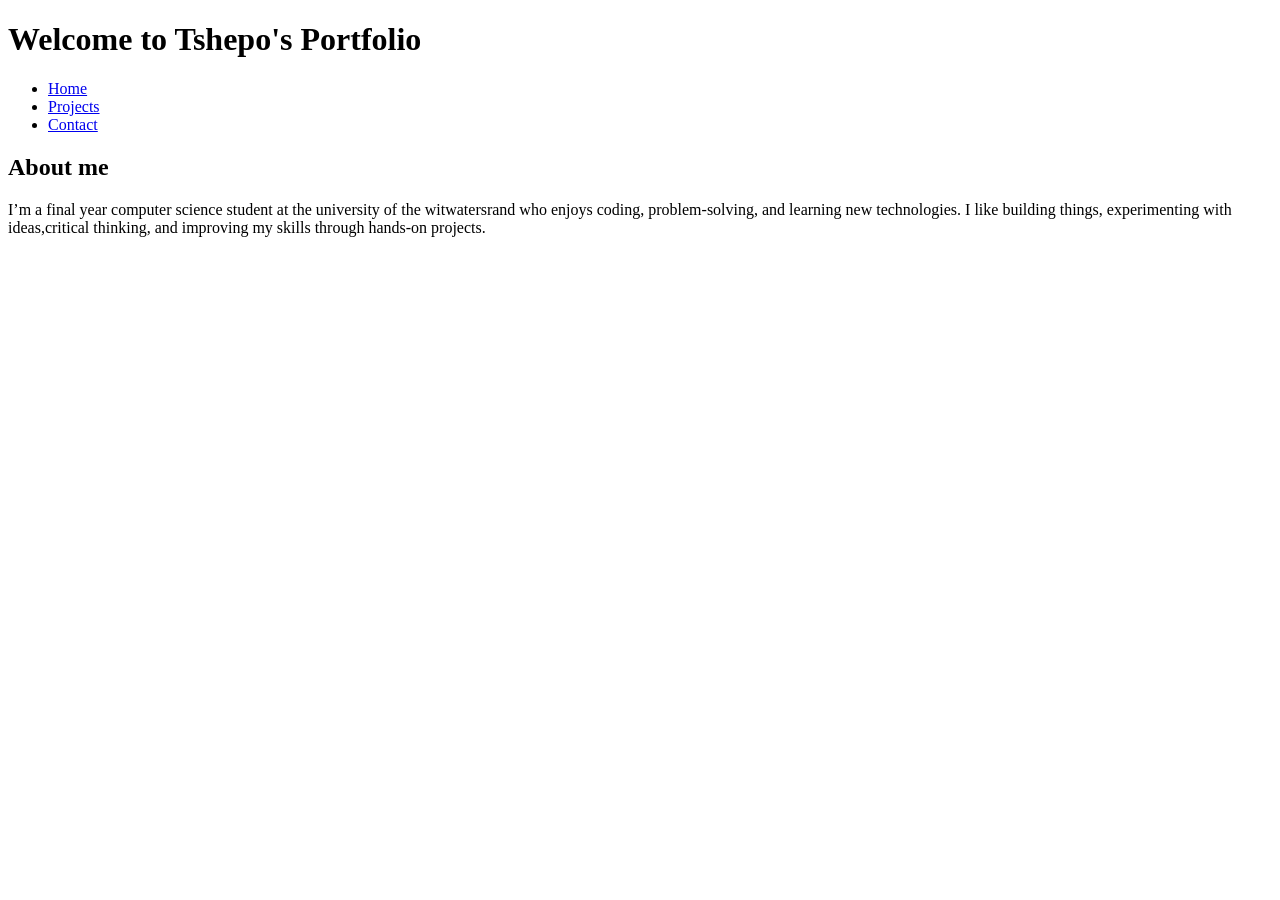
==== index.html @ 12f596ff "just added a main tag with a section under it" ====
<!DOCTYPE html>
<html lang="en">
<head>
    <meta charset="UTF-8">
    <meta name="viewport" content="width=device-width, initial-scale=1.0">
    <title>Tshepo's Portfolio</title>
</head>
<body>
    <!-- Your semantic HTML structure here -->
    <header>
        <h1>Welcome to Tshepo's Portfolio</h1>
    </header>
    <nav>
        <ul>
            <li><a href="#">Home</a></li>
            <li><a href="#">Projects</a></li>
            <li><a href="#">Contact</a></li>
        </ul>
    </nav>
    <main>
        <section>
            <h2>About me</h2>
            <p>I’m a final year computer science student at the university of the witwatersrand who enjoys coding, problem-solving, and learning new technologies. I like building things, experimenting with ideas,critical thinking, and improving my skills through hands-on projects.</p>
        </section>
    </main>
</body>
</html>
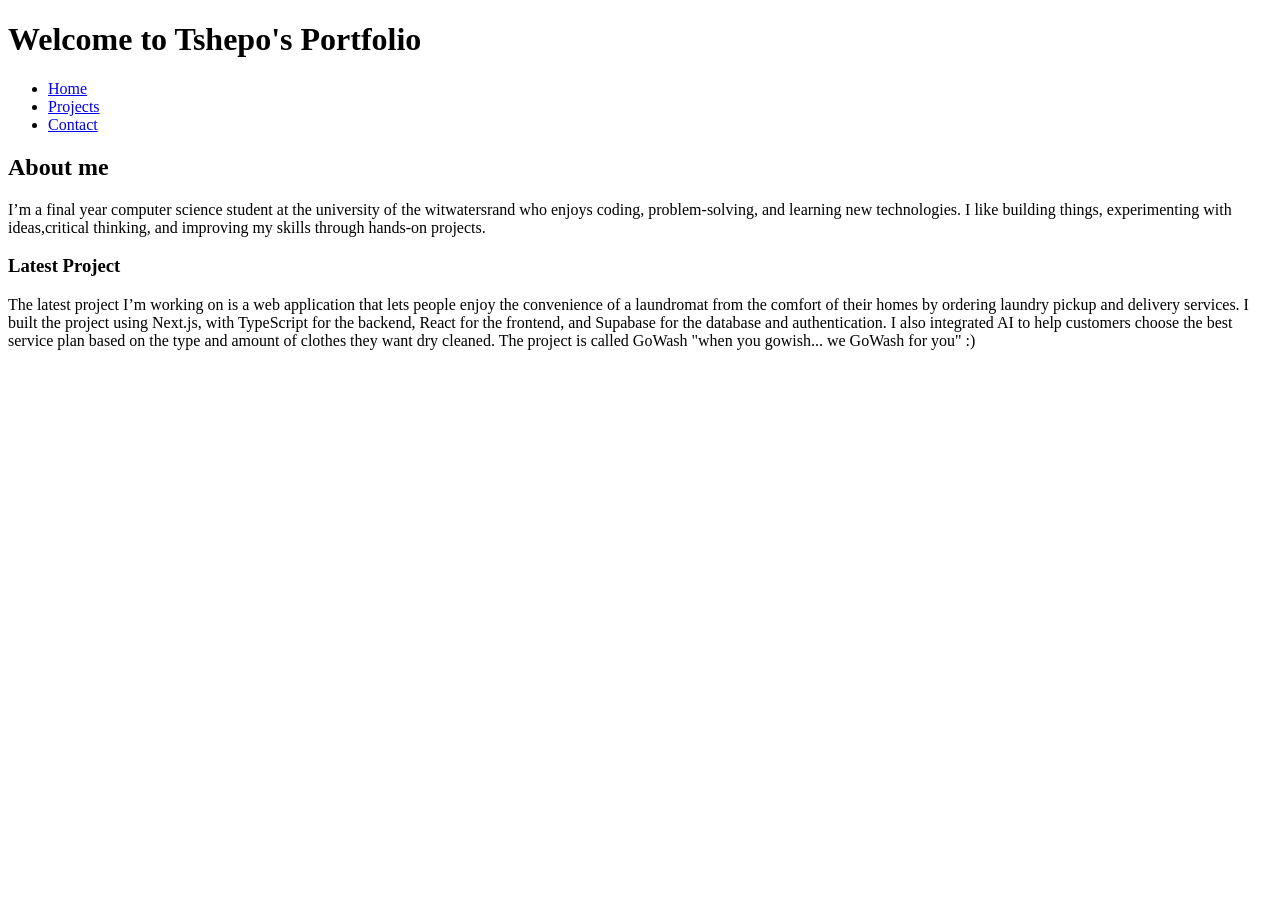
==== commit 61f3734a: "added an article tag about my latest proj" ====
--- a/index.html
+++ b/index.html
@@ -22,6 +22,10 @@
             <h2>About me</h2>
             <p>I’m a final year computer science student at the university of the witwatersrand who enjoys coding, problem-solving, and learning new technologies. I like building things, experimenting with ideas,critical thinking, and improving my skills through hands-on projects.</p>
         </section>
+        <article>
+            <h3>Latest Project</h3>
+            <p>The latest project I’m working on is a web application that lets people enjoy the convenience of a laundromat from the comfort of their homes by ordering laundry pickup and delivery services. I built the project using Next.js, with TypeScript for the backend, React for the frontend, and Supabase for the database and authentication. I also integrated AI to help customers choose the best service plan based on the type and amount of clothes they want dry cleaned. The project is called GoWash "when you gowish... we GoWash for you" :)</p>
+        </article>
     </main>
 </body>
 </html>
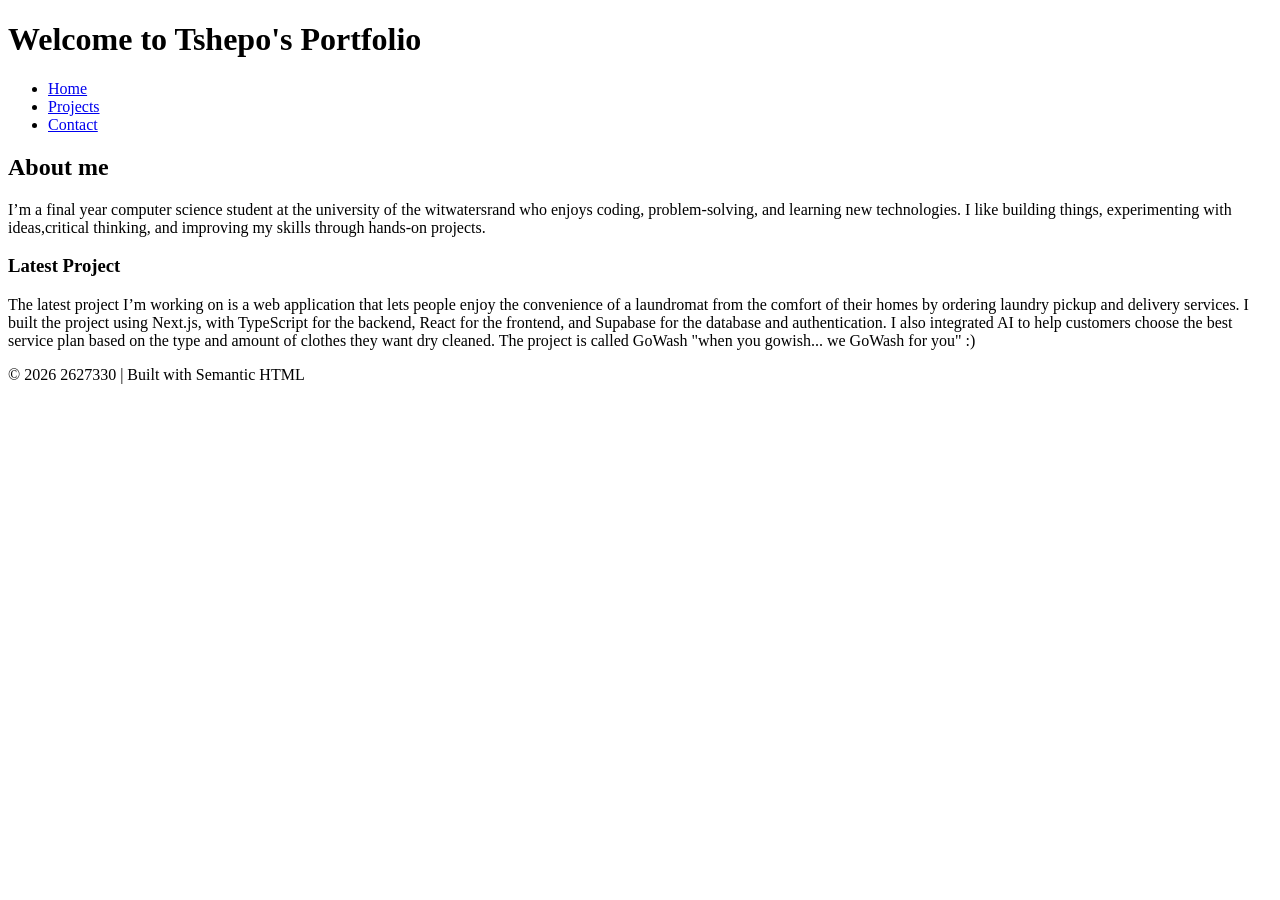
==== commit 2dcb5ff1: "added a footer for my page" ====
--- a/index.html
+++ b/index.html
@@ -26,6 +26,9 @@
             <h3>Latest Project</h3>
             <p>The latest project I’m working on is a web application that lets people enjoy the convenience of a laundromat from the comfort of their homes by ordering laundry pickup and delivery services. I built the project using Next.js, with TypeScript for the backend, React for the frontend, and Supabase for the database and authentication. I also integrated AI to help customers choose the best service plan based on the type and amount of clothes they want dry cleaned. The project is called GoWash "when you gowish... we GoWash for you" :)</p>
         </article>
+        <footer>
+            © 2026 2627330 | Built with Semantic HTML
+        </footer>
     </main>
 </body>
 </html>
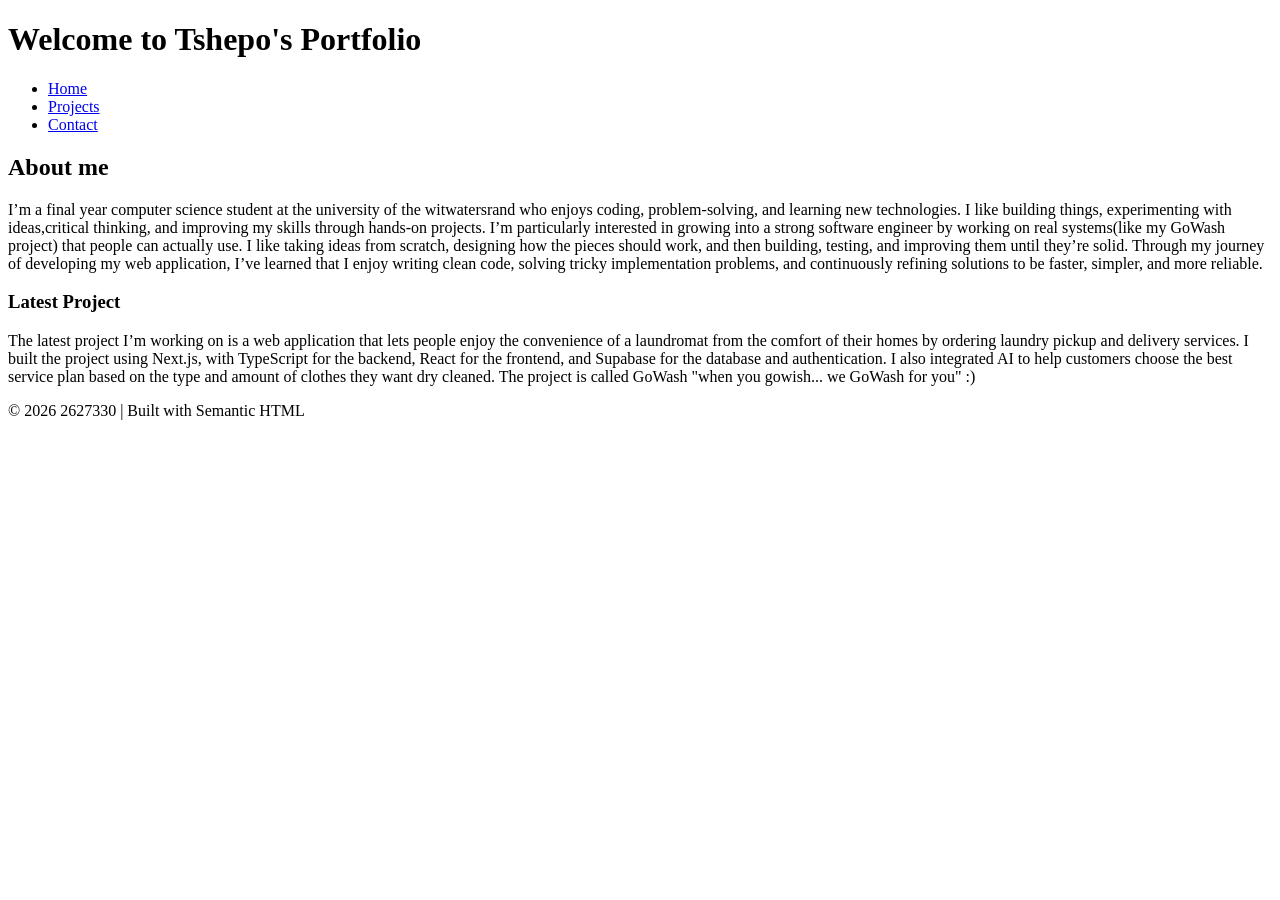
==== commit 7760e8ec: "i just added more info on my About Me page" ====
--- a/index.html
+++ b/index.html
@@ -20,7 +20,10 @@
     <main>
         <section>
             <h2>About me</h2>
-            <p>I’m a final year computer science student at the university of the witwatersrand who enjoys coding, problem-solving, and learning new technologies. I like building things, experimenting with ideas,critical thinking, and improving my skills through hands-on projects.</p>
+            <p>I’m a final year computer science student at the university of the witwatersrand who enjoys coding, problem-solving, and learning new technologies. I like building things, experimenting with ideas,critical thinking, and improving my skills through hands-on projects.
+
+            I’m particularly interested in growing into a strong software engineer by working on real systems(like my GoWash project) that people can actually use. I like taking ideas from scratch, designing how the pieces should work, and then building, testing, and improving them until they’re solid. Through my journey of developing my web application, I’ve learned that I enjoy writing clean code, solving tricky implementation problems, and continuously refining solutions to be faster, simpler, and more reliable.
+            </p>
         </section>
         <article>
             <h3>Latest Project</h3>
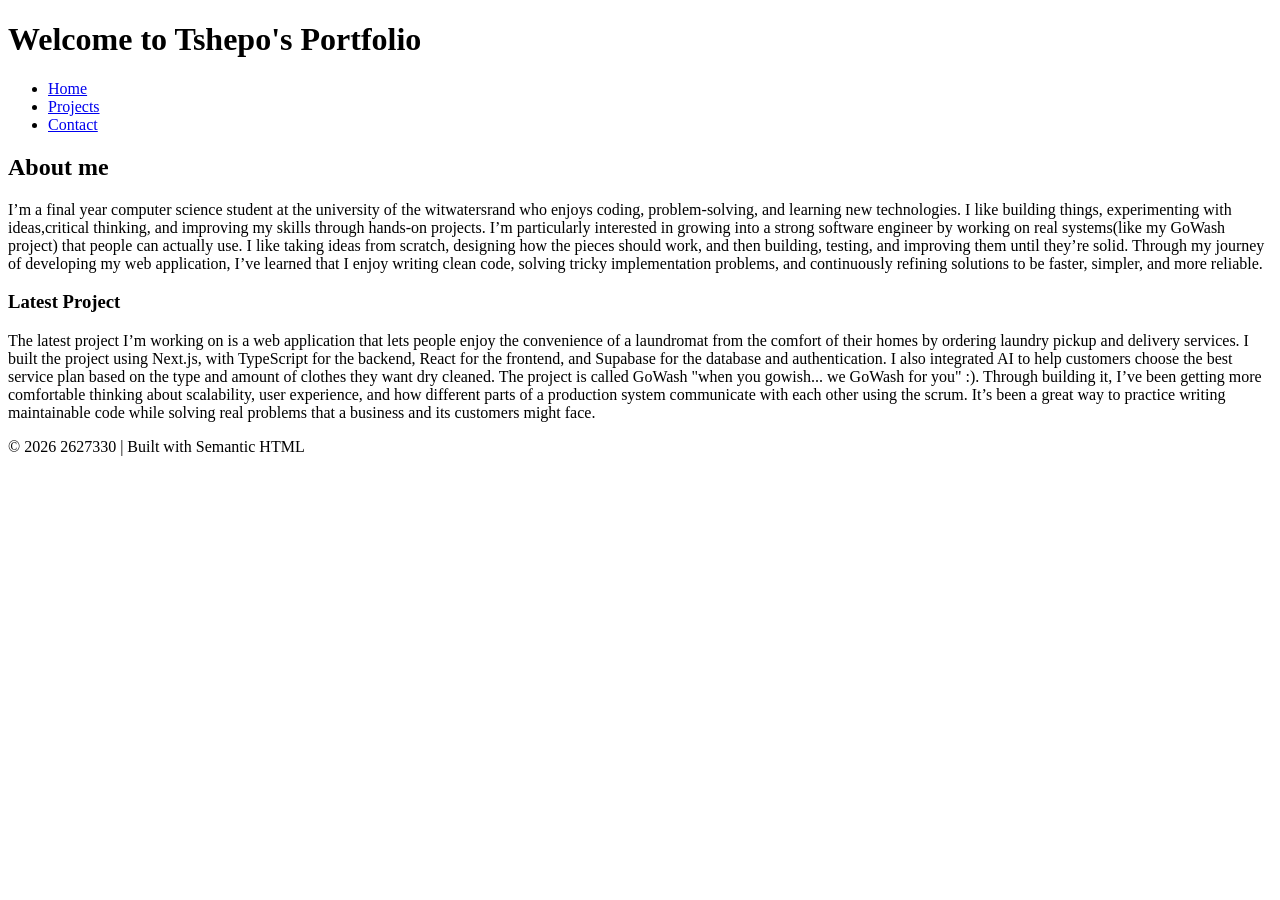
==== commit ab795118: "updated info about my latest project" ====
--- a/index.html
+++ b/index.html
@@ -27,7 +27,7 @@
         </section>
         <article>
             <h3>Latest Project</h3>
-            <p>The latest project I’m working on is a web application that lets people enjoy the convenience of a laundromat from the comfort of their homes by ordering laundry pickup and delivery services. I built the project using Next.js, with TypeScript for the backend, React for the frontend, and Supabase for the database and authentication. I also integrated AI to help customers choose the best service plan based on the type and amount of clothes they want dry cleaned. The project is called GoWash "when you gowish... we GoWash for you" :)</p>
+            <p>The latest project I’m working on is a web application that lets people enjoy the convenience of a laundromat from the comfort of their homes by ordering laundry pickup and delivery services. I built the project using Next.js, with TypeScript for the backend, React for the frontend, and Supabase for the database and authentication. I also integrated AI to help customers choose the best service plan based on the type and amount of clothes they want dry cleaned. The project is called GoWash "when you gowish... we GoWash for you" :). Through building it, I’ve been getting more comfortable thinking about scalability, user experience, and how different parts of a production system communicate with each other using the scrum. It’s been a great way to practice writing maintainable code while solving real problems that a business and its customers might face.</p>
         </article>
         <footer>
             © 2026 2627330 | Built with Semantic HTML
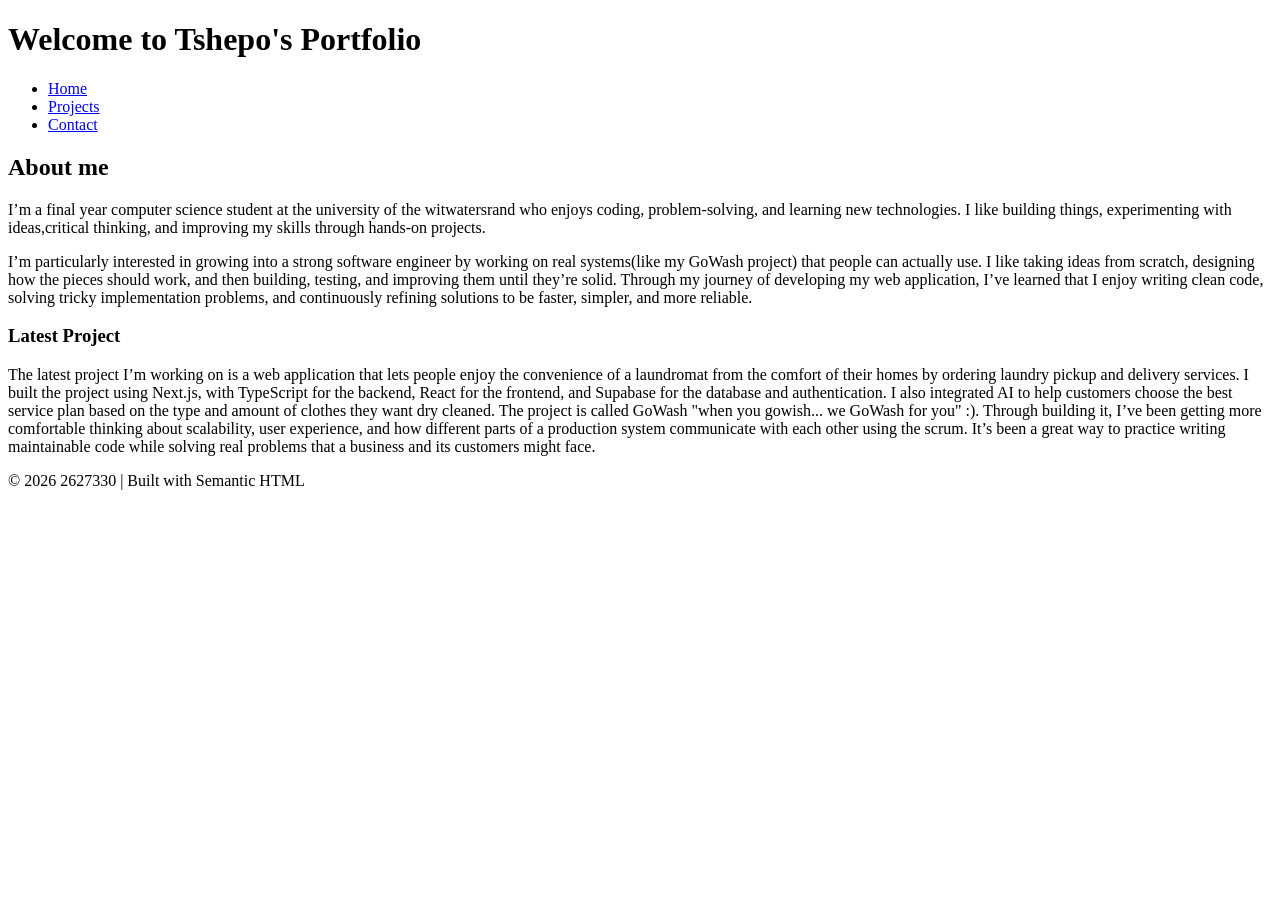
==== commit 87c46f72: "Enhance 'About me' section with additional details Added a new paragraph about personal interests an" ====
--- a/index.html
+++ b/index.html
@@ -21,7 +21,8 @@
         <section>
             <h2>About me</h2>
             <p>I’m a final year computer science student at the university of the witwatersrand who enjoys coding, problem-solving, and learning new technologies. I like building things, experimenting with ideas,critical thinking, and improving my skills through hands-on projects.
-
+            </p>
+            <p>
             I’m particularly interested in growing into a strong software engineer by working on real systems(like my GoWash project) that people can actually use. I like taking ideas from scratch, designing how the pieces should work, and then building, testing, and improving them until they’re solid. Through my journey of developing my web application, I’ve learned that I enjoy writing clean code, solving tricky implementation problems, and continuously refining solutions to be faster, simpler, and more reliable.
             </p>
         </section>
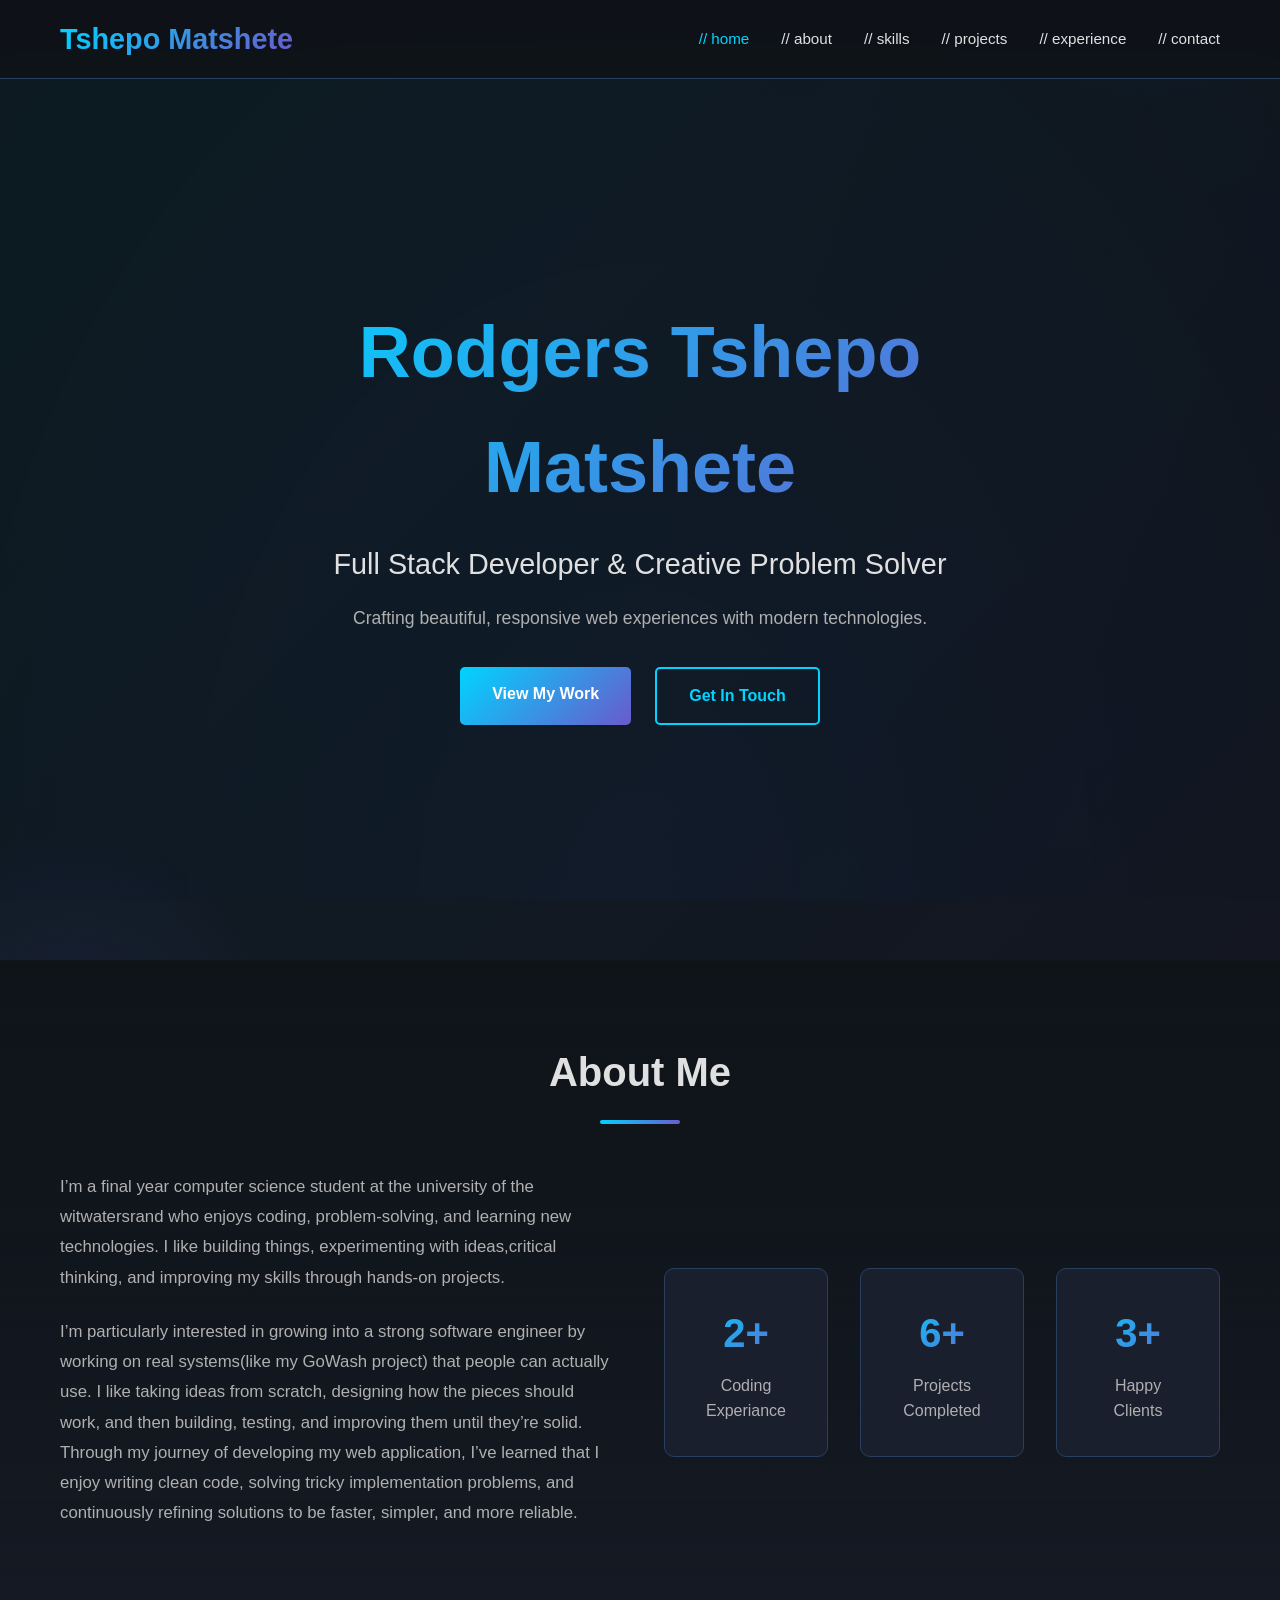
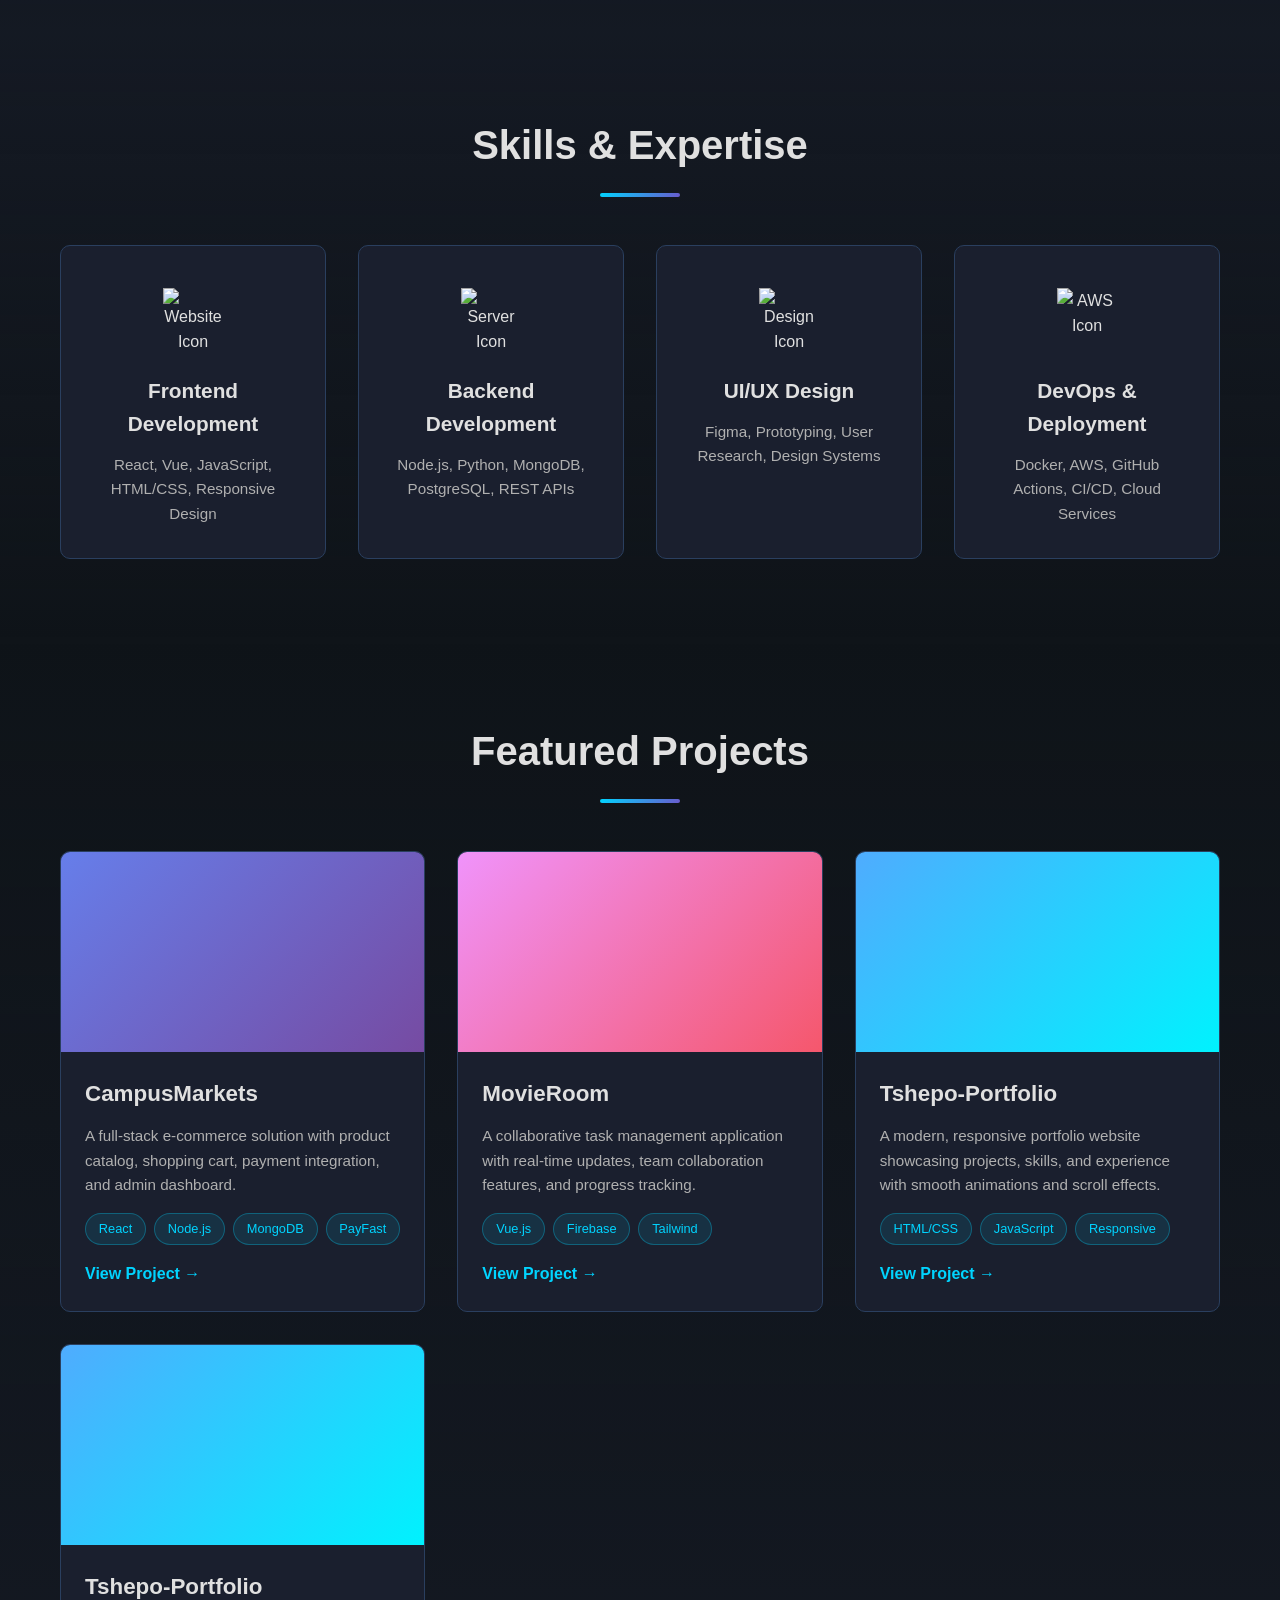
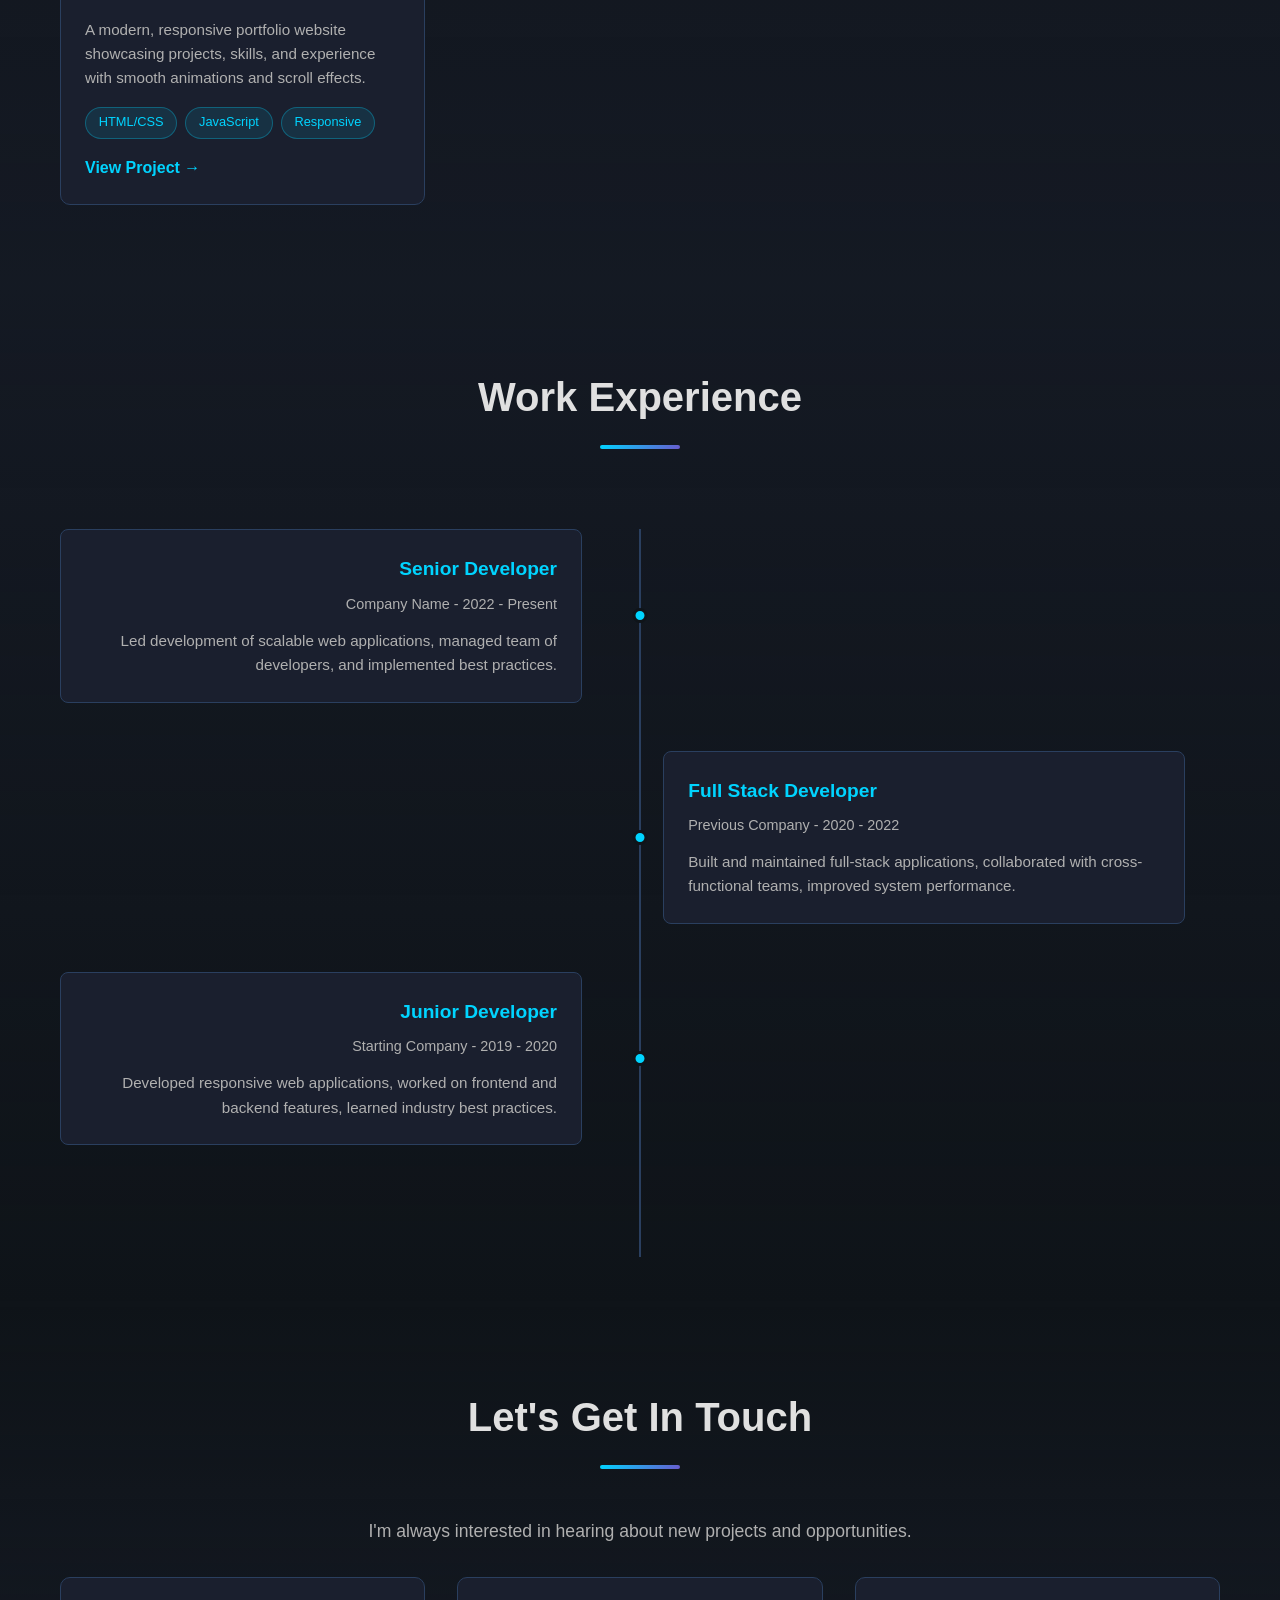
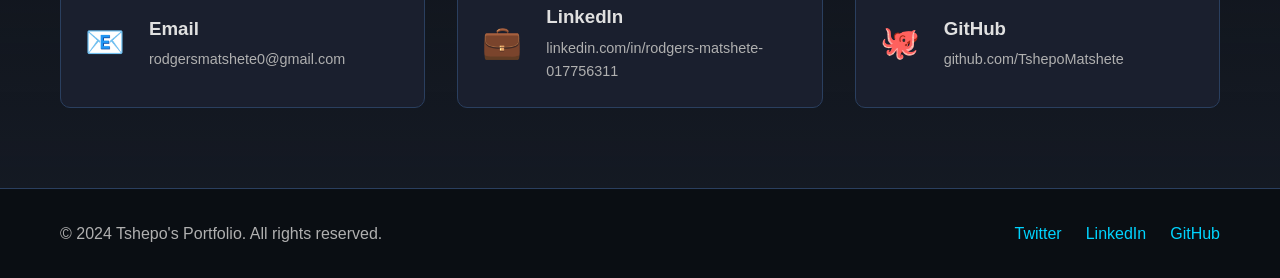
==== commit 75bb8c70: "New and better look for the portfolio" ====
--- a/index.html
+++ b/index.html
@@ -3,36 +3,355 @@
 <head>
     <meta charset="UTF-8">
     <meta name="viewport" content="width=device-width, initial-scale=1.0">
-    <title>Tshepo's Portfolio</title>
+    <title>Tshepo Matshete Portfolio - Software Developer</title>
+    <link rel="stylesheet" href="styles.css">
 </head>
 <body>
-    <!-- Your semantic HTML structure here -->
-    <header>
-        <h1>Welcome to Tshepo's Portfolio</h1>
+    <!-- Shooting Stars Background -->
+    <div class="stars">
+      <div class="star"></div>
+      <div class="star"></div>
+      <div class="star"></div>
+      <div class="star"></div>
+      <div class="star"></div>
+      <div class="star"></div>
+      <div class="star"></div>
+      <div class="star"></div>
+      <div class="star"></div>
+      <div class="star"></div>
+      <div class="star"></div>
+      <div class="star"></div>
+      <div class="star"></div>
+      <div class="star"></div>
+      <div class="star"></div>
+      <div class="star"></div>
+      <div class="star"></div>
+      <div class="star"></div>
+      <div class="star"></div>
+      <div class="star"></div>
+      <div class="star"></div>
+      <div class="star"></div>
+      <div class="star"></div>
+      <div class="star"></div>
+      <div class="star"></div>
+      <div class="star"></div>
+      <div class="star"></div>
+      <div class="star"></div>
+      <div class="star"></div>
+      <div class="star"></div>
+      <div class="star"></div>
+      <div class="star"></div>
+      <div class="star"></div>
+      <div class="star"></div>
+      <div class="star"></div>
+      <div class="star"></div>
+      <div class="star"></div>
+      <div class="star"></div>
+      <div class="star"></div>
+      <div class="star"></div>
+      <div class="star"></div>
+      <div class="star"></div>
+      <div class="star"></div>
+      <div class="star"></div>
+      <div class="star"></div>
+      <div class="star"></div>
+      <div class="star"></div>
+      <div class="star"></div>
+      <div class="star"></div>
+      <div class="star"></div>
+    </div>
+
+    <!-- Navigation -->
+    <header class="header">
+        <nav class="navbar">
+            <div class="nav-container">
+                <div class="logo">
+                    <a href="#home">Tshepo Matshete</a>
+                </div>
+                <button class="hamburger" id="hamburger">
+                    <span></span>
+                    <span></span>
+                    <span></span>
+                </button>
+                <ul class="nav-menu" id="navMenu">
+                    <li><a href="#home" class="nav-link">// home</a></li>
+                    <li><a href="#about" class="nav-link">// about</a></li>
+                    <li><a href="#skills" class="nav-link">// skills</a></li>
+                    <li><a href="#projects" class="nav-link">// projects</a></li>
+                    <li><a href="#experience" class="nav-link">// experience</a></li>
+                    <li><a href="#contact" class="nav-link">// contact</a></li>
+                </ul>
+            </div>
+        </nav>
     </header>
-    <nav>
-        <ul>
-            <li><a href="#">Home</a></li>
-            <li><a href="#">Projects</a></li>
-            <li><a href="#">Contact</a></li>
-        </ul>
-    </nav>
-    <main>
-        <section>
-            <h2>About me</h2>
-            <p>I’m a final year computer science student at the university of the witwatersrand who enjoys coding, problem-solving, and learning new technologies. I like building things, experimenting with ideas,critical thinking, and improving my skills through hands-on projects.
+
+    <!-- Hero Section -->
+    <section id="home" class="hero">
+        <div class="hero-content">
+            <h1 class="hero-title">Rodgers Tshepo Matshete</h1>
+            <p class="hero-subtitle">Full Stack Developer & Creative Problem Solver</p>
+            <p class="hero-description">
+                Crafting beautiful, responsive web experiences with modern technologies.
             </p>
-            <p>
-            I’m particularly interested in growing into a strong software engineer by working on real systems(like my GoWash project) that people can actually use. I like taking ideas from scratch, designing how the pieces should work, and then building, testing, and improving them until they’re solid. Through my journey of developing my web application, I’ve learned that I enjoy writing clean code, solving tricky implementation problems, and continuously refining solutions to be faster, simpler, and more reliable.
-            </p>
-        </section>
-        <article>
-            <h3>Latest Project</h3>
-            <p>The latest project I’m working on is a web application that lets people enjoy the convenience of a laundromat from the comfort of their homes by ordering laundry pickup and delivery services. I built the project using Next.js, with TypeScript for the backend, React for the frontend, and Supabase for the database and authentication. I also integrated AI to help customers choose the best service plan based on the type and amount of clothes they want dry cleaned. The project is called GoWash "when you gowish... we GoWash for you" :). Through building it, I’ve been getting more comfortable thinking about scalability, user experience, and how different parts of a production system communicate with each other using the scrum. It’s been a great way to practice writing maintainable code while solving real problems that a business and its customers might face.</p>
-        </article>
-        <footer>
-            © 2026 2627330 | Built with Semantic HTML
-        </footer>
-    </main>
+            <div class="hero-cta">
+                <a href="#projects" class="btn btn-primary">View My Work</a>
+                <a href="#contact" class="btn btn-secondary">Get In Touch</a>
+            </div>
+        </div>
+        <div class="hero-shape"></div>
+    </section>
+
+    <!-- About Section -->
+    <section id="about" class="about">
+        <div class="container">
+            <div class="section-header">
+                <h2>About Me</h2>
+                <div class="underline"></div>
+            </div>
+            <div class="about-content">
+                <div class="about-text">
+                    <p>
+                        I’m a final year computer science student at the university of the witwatersrand who enjoys coding, problem-solving, and learning new technologies. I like building things, experimenting with ideas,critical thinking, and improving my skills through hands-on projects.
+                    </p>
+                    <p>
+                        I’m particularly interested in growing into a strong software engineer by working on real systems(like my GoWash project) that people can actually use. I like taking ideas from scratch, designing how the pieces should work, and then building, testing, and improving them until they’re solid. Through my journey of developing my web application, I’ve learned that I enjoy writing clean code, solving tricky implementation problems, and continuously refining solutions to be faster, simpler, and more reliable.
+                    </p>
+                </div>
+                <div class="about-stats">
+                     <div class="stat">
+                        <h3>4+ years</h3>
+                        <p>Coding Experiance</p>
+                    </div>
+
+                    <div class="stat">
+                        <h3>10+</h3>
+                        <p>Projects Completed</p>
+                    </div>
+
+                    <div class="stat">
+                        <h3>5+</h3>
+                        <p>Happy Clients</p>
+                    </div>
+                    
+                </div>
+            </div>
+        </div>
+    </section>
+
+    <!-- Skills Section -->
+    <section id="skills" class="skills">
+        <div class="container">
+            <div class="section-header">
+                <h2>Skills & Expertise</h2>
+                <div class="underline"></div>
+            </div>
+            <div class="skills-grid">
+                <div class="skill-card">
+                    <div class="skill-icon">
+    <img src="https://images.icon-icons.com/600/PNG/96/website-optimization-icon_icon-icons.com_55720.png" alt="Website Icon">
+</div>
+                    <h3>Frontend Development</h3>
+                    <p>React, Vue, JavaScript, HTML/CSS, Responsive Design</p>
+                </div>
+                <div class="skill-card">
+                    <div class="skill-icon">
+    <img src="https://images.icon-icons.com/3058/PNG/512/mining_data_database_server_storage_icon_190637.png" alt="Server Icon">
+</div>
+                    <h3>Backend Development</h3>
+                    <p>Node.js, Python, MongoDB, PostgreSQL, REST APIs</p>
+                </div>
+                <div class="skill-card">
+                    <div class="skill-icon">
+    <img src="https://images.icon-icons.com/2699/PNG/512/figma_logo_icon_170157.png" alt="Design Icon">
+</div>
+                    <h3>UI/UX Design</h3>
+                    <p>Figma, Prototyping, User Research, Design Systems</p>
+                </div>
+                <div class="skill-card">
+                    <div class="skill-icon">
+    <img src="https://images.icon-icons.com/2107/PNG/512/file_type_aws_icon_130732.png" alt="AWS Icon">
+</div>
+                    <h3>DevOps & Deployment</h3>
+                    <p>Docker, AWS, GitHub Actions, CI/CD, Cloud Services</p>
+                </div>
+            </div>
+        </div>
+    </section>
+
+    <!-- Projects Section -->
+    <section id="projects" class="projects">
+        <div class="container">
+            <div class="section-header">
+                <h2>Featured Projects</h2>
+                <div class="underline"></div>
+            </div>
+            <div class="projects-grid">
+                <div class="project-card">
+                    <div class="project-image" style="background: linear-gradient(135deg, #667eea 0%, #764ba2 100%);"></div>
+                    <div class="project-content">
+                        <h3>CampusMarkets</h3>
+                        <p>
+                            A full-stack e-commerce solution with product catalog, shopping cart, payment integration, 
+                            and admin dashboard.
+                        </p>
+                        <div class="project-tags">
+                            <span class="tag">React</span>
+                            <span class="tag">Node.js</span>
+                            <span class="tag">MongoDB</span>
+                            <span class="tag">PayFast</span>
+                        </div>
+                        <a href="#" class="project-link">View Project →</a>
+                    </div>
+                </div>
+
+                <div class="project-card">
+                    <div class="project-image" style="background: linear-gradient(135deg, #f093fb 0%, #f5576c 100%);"></div>
+                    <div class="project-content">
+                        <h3>MovieRoom</h3>
+                        <p>
+                            A collaborative task management application with real-time updates, team collaboration features, 
+                            and progress tracking.
+                        </p>
+                        <div class="project-tags">
+                            <span class="tag">Vue.js</span>
+                            <span class="tag">Firebase</span>
+                            <span class="tag">Tailwind</span>
+                        </div>
+                        <a href="#" class="project-link">View Project →</a>
+                    </div>
+                </div>
+
+                <div class="project-card">
+                    <div class="project-image" style="background: linear-gradient(135deg, #4facfe 0%, #00f2fe 100%);"></div>
+                    <div class="project-content">
+                        <h3>Tshepo-Portfolio</h3>
+                        <p>
+                            A modern, responsive portfolio website showcasing projects, skills, and experience with smooth 
+                            animations and scroll effects.
+                        </p>
+                        <div class="project-tags">
+                            <span class="tag">HTML/CSS</span>
+                            <span class="tag">JavaScript</span>
+                            <span class="tag">Responsive</span>
+                        </div>
+                        <a href="#" class="project-link">View Project →</a>
+                    </div>
+                </div>
+
+                <div class="project-card">
+                    <div class="project-image" style="background: linear-gradient(135deg, #4facfe 0%, #00f2fe 100%);"></div>
+                    <div class="project-content">
+                        <h3>Tshepo-Portfolio</h3>
+                        <p>
+                            A modern, responsive portfolio website showcasing projects, skills, and experience with smooth 
+                            animations and scroll effects.
+                        </p>
+                        <div class="project-tags">
+                            <span class="tag">HTML/CSS</span>
+                            <span class="tag">JavaScript</span>
+                            <span class="tag">Responsive</span>
+                        </div>
+                        <a href="#" class="project-link">View Project →</a>
+                    </div>
+                </div>
+            </div>
+        </div>
+    </section>
+
+    <!-- Experience Section -->
+    <section id="experience" class="experience">
+        <div class="container">
+            <div class="section-header">
+                <h2>Work Experience</h2>
+                <div class="underline"></div>
+            </div>
+            <div class="timeline">
+                <div class="timeline-item">
+                    <div class="timeline-marker"></div>
+                    <div class="timeline-content">
+                        <h3>Senior Developer</h3>
+                        <p class="timeline-date">Company Name - 2022 - Present</p>
+                        <p class="timeline-description">
+                            Led development of scalable web applications, managed team of developers, and implemented best practices.
+                        </p>
+                    </div>
+                </div>
+
+                <div class="timeline-item">
+                    <div class="timeline-marker"></div>
+                    <div class="timeline-content">
+                        <h3>Full Stack Developer</h3>
+                        <p class="timeline-date">Previous Company - 2020 - 2022</p>
+                        <p class="timeline-description">
+                            Built and maintained full-stack applications, collaborated with cross-functional teams, improved system performance.
+                        </p>
+                    </div>
+                </div>
+
+                <div class="timeline-item">
+                    <div class="timeline-marker"></div>
+                    <div class="timeline-content">
+                        <h3>Junior Developer</h3>
+                        <p class="timeline-date">Starting Company - 2019 - 2020</p>
+                        <p class="timeline-description">
+                            Developed responsive web applications, worked on frontend and backend features, learned industry best practices.
+                        </p>
+                    </div>
+                </div>
+            </div>
+        </div>
+    </section>
+
+    <!-- Contact Section -->
+    <section id="contact" class="contact">
+        <div class="container">
+            <div class="section-header">
+                <h2>Let's Get In Touch</h2>
+                <div class="underline"></div>
+            </div>
+            <div class="contact-content">
+                <p class="contact-intro">
+                    I'm always interested in hearing about new projects and opportunities.
+                </p>
+                <div class="contact-methods">
+                    <a href="mailto:rodgersmatshete0@gmail.com" class="contact-method">
+                        <span class="contact-icon">📧</span>
+                        <div>
+                            <h3>Email</h3>
+                            <p>rodgersmatshete0@gmail.com</p>
+                        </div>
+                    </a>
+                    <a href="https://linkedin.com/in/rodgers-matshete-017756311" target="_blank" rel="noopener noreferrer" class="contact-method">
+                        <span class="contact-icon">💼</span>
+                        <div>
+                            <h3>LinkedIn</h3>
+                            <p>linkedin.com/in/rodgers-matshete-017756311</p>
+                        </div>
+                    </a>
+                    <a href="https://github.com/TshepoMatshete" target="_blank" rel="noopener noreferrer" class="contact-method">
+                        <span class="contact-icon">🐙</span>
+                        <div>
+                            <h3>GitHub</h3>
+                            <p>github.com/TshepoMatshete</p>
+                        </div>
+                    </a>
+                </div>
+            </div>
+        </div>
+    </section>
+
+    <!-- Footer -->
+    <footer class="footer">
+        <div class="container">
+            <p>&copy; 2024 Tshepo's Portfolio. All rights reserved.</p>
+            <div class="social-links">
+                <a href="https://twitter.com" target="_blank" rel="noopener noreferrer">Twitter</a>
+                <a href="https://linkedin.com/in/rodgers-matshete-017756311" target="_blank" rel="noopener noreferrer">LinkedIn</a>
+                <a href="https://github.com/TshepoMatshete" target="_blank" rel="noopener noreferrer">GitHub</a>
+            </div>
+        </div>
+    </footer>
+
+    <script src="script.js"></script>
 </body>
 </html>
--- a/styles.css
+++ b/styles.css
@@ -0,0 +1,1197 @@
+* {
+    margin: 0;
+    padding: 0;
+    box-sizing: border-box;
+}
+
+:root {
+    --primary-color: #00d4ff;
+    --secondary-color: #6a5acd;
+    --background-dark: #0f1419;
+    --background-darker: #0a0e13;
+    --text-light: #e0e0e0;
+    --text-lighter: #b0b0b0;
+    --card-bg: #1a1f2e;
+    --border-color: #2a3f5f;
+    --accent-gradient: linear-gradient(135deg, #00d4ff 0%, #6a5acd 100%);
+}
+
+html {
+    scroll-behavior: smooth;
+}
+
+body {
+    font-family: 'Segoe UI', Tahoma, Geneva, Verdana, sans-serif;
+    background-color: var(--background-dark);
+    color: var(--text-light);
+    line-height: 1.6;
+    overflow-x: hidden;
+    position: relative;
+}
+
+body::before {
+    content: '';
+    position: fixed;
+    top: 0;
+    left: 0;
+    width: 100%;
+    height: 100%;
+    background: radial-gradient(ellipse at bottom, rgba(13, 29, 49, 0.3) 0%, rgba(12, 13, 19, 0.5) 100%);
+    pointer-events: none;
+    z-index: 0;
+}
+
+.container {
+    max-width: 1200px;
+    margin: 0 auto;
+    padding: 0 20px;
+    position: relative;
+    z-index: 1;
+}
+
+/* ===== SHOOTING STARS BACKGROUND ===== */
+.stars {
+    position: fixed;
+    top: 0;
+    left: 0;
+    width: 100%;
+    height: 120%;
+    transform: rotate(-45deg);
+    z-index: 0;
+    pointer-events: none;
+}
+
+.star {
+    --star-color: #ffffff;
+    --star-tail-length: 6em;
+    --star-tail-height: 2px;
+    --star-width: calc(var(--star-tail-length) / 6);
+    --fall-duration: 9s;
+    --tail-fade-duration: var(--fall-duration);
+    position: absolute;
+    top: var(--top-offset);
+    left: 0;
+    width: var(--star-tail-length);
+    height: var(--star-tail-height);
+    color: var(--star-color);
+    background: linear-gradient(45deg, currentColor, transparent);
+    border-radius: 50%;
+    filter: drop-shadow(0 0 6px currentColor);
+    transform: translate3d(104em, 0, 0);
+    animation: fall var(--fall-duration) var(--fall-delay) linear infinite, tail-fade var(--tail-fade-duration) var(--fall-delay) ease-out infinite;
+}
+
+@media screen and (max-width: 750px) {
+    .star {
+        animation: fall var(--fall-duration) var(--fall-delay) linear infinite;
+    }
+}
+
+.star:nth-child(1) {
+    --star-tail-length: 6.45em;
+    --top-offset: 71.78vh;
+    --fall-duration: 7.994s;
+    --fall-delay: 8.515s;
+}
+
+.star:nth-child(2) {
+    --star-tail-length: 5.79em;
+    --top-offset: 46.51vh;
+    --fall-duration: 9.181s;
+    --fall-delay: 3.028s;
+}
+
+.star:nth-child(3) {
+    --star-tail-length: 7.1em;
+    --top-offset: 29.72vh;
+    --fall-duration: 6.088s;
+    --fall-delay: 0.133s;
+}
+
+.star:nth-child(4) {
+    --star-tail-length: 6.42em;
+    --top-offset: 28.91vh;
+    --fall-duration: 8.778s;
+    --fall-delay: 4.787s;
+}
+
+.star:nth-child(5) {
+    --star-tail-length: 6.73em;
+    --top-offset: 80.13vh;
+    --fall-duration: 7.409s;
+    --fall-delay: 1.353s;
+}
+
+.star:nth-child(6) {
+    --star-tail-length: 5.68em;
+    --top-offset: 30.36vh;
+    --fall-duration: 7.083s;
+    --fall-delay: 6.774s;
+}
+
+.star:nth-child(7) {
+    --star-tail-length: 5.95em;
+    --top-offset: 75.41vh;
+    --fall-duration: 9.622s;
+    --fall-delay: 7.189s;
+}
+
+.star:nth-child(8) {
+    --star-tail-length: 5.49em;
+    --top-offset: 25.62vh;
+    --fall-duration: 6.517s;
+    --fall-delay: 1.399s;
+}
+
+.star:nth-child(9) {
+    --star-tail-length: 6.79em;
+    --top-offset: 81vh;
+    --fall-duration: 11.856s;
+    --fall-delay: 1.448s;
+}
+
+.star:nth-child(10) {
+    --star-tail-length: 6.74em;
+    --top-offset: 85.72vh;
+    --fall-duration: 8.543s;
+    --fall-delay: 4.246s;
+}
+
+.star:nth-child(11) {
+    --star-tail-length: 5.87em;
+    --top-offset: 4.46vh;
+    --fall-duration: 10.576s;
+    --fall-delay: 3.858s;
+}
+
+.star:nth-child(12) {
+    --star-tail-length: 5.84em;
+    --top-offset: 67.11vh;
+    --fall-duration: 10.485s;
+    --fall-delay: 2.739s;
+}
+
+.star:nth-child(13) {
+    --star-tail-length: 5.29em;
+    --top-offset: 90.55vh;
+    --fall-duration: 11.164s;
+    --fall-delay: 4.121s;
+}
+
+.star:nth-child(14) {
+    --star-tail-length: 5.4em;
+    --top-offset: 60.03vh;
+    --fall-duration: 10.067s;
+    --fall-delay: 2.462s;
+}
+
+.star:nth-child(15) {
+    --star-tail-length: 5.56em;
+    --top-offset: 7.34vh;
+    --fall-duration: 10.511s;
+    --fall-delay: 1.261s;
+}
+
+.star:nth-child(16) {
+    --star-tail-length: 5.85em;
+    --top-offset: 65.06vh;
+    --fall-duration: 11.201s;
+    --fall-delay: 6.53s;
+}
+
+.star:nth-child(17) {
+    --star-tail-length: 6.87em;
+    --top-offset: 92.27vh;
+    --fall-duration: 10.905s;
+    --fall-delay: 3.574s;
+}
+
+.star:nth-child(18) {
+    --star-tail-length: 6.8em;
+    --top-offset: 81.33vh;
+    --fall-duration: 10.654s;
+    --fall-delay: 9.853s;
+}
+
+.star:nth-child(19) {
+    --star-tail-length: 6.18em;
+    --top-offset: 93.03vh;
+    --fall-duration: 7.235s;
+    --fall-delay: 8.083s;
+}
+
+.star:nth-child(20) {
+    --star-tail-length: 7.42em;
+    --top-offset: 69.84vh;
+    --fall-duration: 10.765s;
+    --fall-delay: 9.348s;
+}
+
+.star:nth-child(21) {
+    --star-tail-length: 5.23em;
+    --top-offset: 69.78vh;
+    --fall-duration: 6.404s;
+    --fall-delay: 6.896s;
+}
+
+.star:nth-child(22) {
+    --star-tail-length: 5.44em;
+    --top-offset: 16.87vh;
+    --fall-duration: 8.518s;
+    --fall-delay: 2.659s;
+}
+
+.star:nth-child(23) {
+    --star-tail-length: 7.23em;
+    --top-offset: 14.9vh;
+    --fall-duration: 6.38s;
+    --fall-delay: 3.829s;
+}
+
+.star:nth-child(24) {
+    --star-tail-length: 6.03em;
+    --top-offset: 6.7vh;
+    --fall-duration: 6.717s;
+    --fall-delay: 7.74s;
+}
+
+.star:nth-child(25) {
+    --star-tail-length: 5.12em;
+    --top-offset: 29.6vh;
+    --fall-duration: 6.853s;
+    --fall-delay: 0.334s;
+}
+
+.star:nth-child(26) {
+    --star-tail-length: 7.17em;
+    --top-offset: 31.68vh;
+    --fall-duration: 9.854s;
+    --fall-delay: 9.222s;
+}
+
+.star:nth-child(27) {
+    --star-tail-length: 5.13em;
+    --top-offset: 34.12vh;
+    --fall-duration: 6.954s;
+    --fall-delay: 5.072s;
+}
+
+.star:nth-child(28) {
+    --star-tail-length: 5.29em;
+    --top-offset: 71.03vh;
+    --fall-duration: 11.465s;
+    --fall-delay: 3.797s;
+}
+
+.star:nth-child(29) {
+    --star-tail-length: 6.16em;
+    --top-offset: 25.46vh;
+    --fall-duration: 9.753s;
+    --fall-delay: 6.934s;
+}
+
+.star:nth-child(30) {
+    --star-tail-length: 5.81em;
+    --top-offset: 23.11vh;
+    --fall-duration: 11.014s;
+    --fall-delay: 2.551s;
+}
+
+.star:nth-child(31) {
+    --star-tail-length: 6.03em;
+    --top-offset: 58.67vh;
+    --fall-duration: 8.089s;
+    --fall-delay: 2.174s;
+}
+
+.star:nth-child(32) {
+    --star-tail-length: 7.09em;
+    --top-offset: 81.62vh;
+    --fall-duration: 6.645s;
+    --fall-delay: 0.168s;
+}
+
+.star:nth-child(33) {
+    --star-tail-length: 6.1em;
+    --top-offset: 39.93vh;
+    --fall-duration: 7.953s;
+    --fall-delay: 3.673s;
+}
+
+.star:nth-child(34) {
+    --star-tail-length: 6.43em;
+    --top-offset: 26.77vh;
+    --fall-duration: 8.77s;
+    --fall-delay: 8.885s;
+}
+
+.star:nth-child(35) {
+    --star-tail-length: 5.65em;
+    --top-offset: 84.23vh;
+    --fall-duration: 6.956s;
+    --fall-delay: 2.436s;
+}
+
+.star:nth-child(36) {
+    --star-tail-length: 7.4em;
+    --top-offset: 11.36vh;
+    --fall-duration: 6.275s;
+    --fall-delay: 7.198s;
+}
+
+.star:nth-child(37) {
+    --star-tail-length: 6.84em;
+    --top-offset: 14.07vh;
+    --fall-duration: 8.716s;
+    --fall-delay: 3.273s;
+}
+
+.star:nth-child(38) {
+    --star-tail-length: 5.88em;
+    --top-offset: 10.36vh;
+    --fall-duration: 11.513s;
+    --fall-delay: 9.863s;
+}
+
+.star:nth-child(39) {
+    --star-tail-length: 5.24em;
+    --top-offset: 44.36vh;
+    --fall-duration: 7.629s;
+    --fall-delay: 8.794s;
+}
+
+.star:nth-child(40) {
+    --star-tail-length: 5.47em;
+    --top-offset: 25.35vh;
+    --fall-duration: 10.465s;
+    --fall-delay: 7.727s;
+}
+
+.star:nth-child(41) {
+    --star-tail-length: 7.01em;
+    --top-offset: 68.72vh;
+    --fall-duration: 10.205s;
+    --fall-delay: 3.252s;
+}
+
+.star:nth-child(42) {
+    --star-tail-length: 5.17em;
+    --top-offset: 34.52vh;
+    --fall-duration: 9.368s;
+    --fall-delay: 1.309s;
+}
+
+.star:nth-child(43) {
+    --star-tail-length: 5.6em;
+    --top-offset: 84.24vh;
+    --fall-duration: 8.892s;
+    --fall-delay: 1.543s;
+}
+
+.star:nth-child(44) {
+    --star-tail-length: 5.11em;
+    --top-offset: 24.24vh;
+    --fall-duration: 6.561s;
+    --fall-delay: 9.64s;
+}
+
+.star:nth-child(45) {
+    --star-tail-length: 6.26em;
+    --top-offset: 33.5vh;
+    --fall-duration: 10.132s;
+    --fall-delay: 4.148s;
+}
+
+.star:nth-child(46) {
+    --star-tail-length: 6.35em;
+    --top-offset: 72.81vh;
+    --fall-duration: 9.876s;
+    --fall-delay: 9.855s;
+}
+
+.star:nth-child(47) {
+    --star-tail-length: 6.61em;
+    --top-offset: 90.21vh;
+    --fall-duration: 7.972s;
+    --fall-delay: 1.867s;
+}
+
+.star:nth-child(48) {
+    --star-tail-length: 6.52em;
+    --top-offset: 71.7vh;
+    --fall-duration: 11.76s;
+    --fall-delay: 2.599s;
+}
+
+.star:nth-child(49) {
+    --star-tail-length: 7.07em;
+    --top-offset: 99.17vh;
+    --fall-duration: 6.598s;
+    --fall-delay: 4.897s;
+}
+
+.star:nth-child(50) {
+    --star-tail-length: 6.35em;
+    --top-offset: 95.54vh;
+    --fall-duration: 8.91s;
+    --fall-delay: 4.903s;
+}
+
+.star::before, .star::after {
+    position: absolute;
+    content: "";
+    top: 0;
+    left: calc(var(--star-width) / -2);
+    width: var(--star-width);
+    height: 100%;
+    background: linear-gradient(45deg, transparent, currentColor, transparent);
+    border-radius: inherit;
+    animation: blink 2s linear infinite;
+}
+
+.star::before {
+    transform: rotate(45deg);
+}
+
+.star::after {
+    transform: rotate(-45deg);
+}
+
+@keyframes fall {
+    to {
+        transform: translate3d(-30em, 0, 0);
+    }
+}
+
+@keyframes tail-fade {
+    0%, 50% {
+        width: var(--star-tail-length);
+        opacity: 1;
+    }
+    70%, 80% {
+        width: 0;
+        opacity: 0.4;
+    }
+    100% {
+        width: 0;
+        opacity: 0;
+    }
+}
+
+@keyframes blink {
+    50% {
+        opacity: 0.6;
+    }
+}
+
+/* ===== HEADER & NAVIGATION ===== */
+.header {
+    position: fixed;
+    top: 0;
+    width: 100%;
+    background: rgba(15, 20, 25, 0.95);
+    backdrop-filter: blur(10px);
+    border-bottom: 1px solid var(--border-color);
+    z-index: 1001;
+    transition: all 0.3s ease;
+}
+
+.navbar {
+    padding: 1rem 0;
+}
+
+.nav-container {
+    max-width: 1200px;
+    margin: 0 auto;
+    padding: 0 20px;
+    display: flex;
+    justify-content: space-between;
+    align-items: center;
+}
+
+.logo a {
+    font-size: 1.8rem;
+    font-weight: 700;
+    background: var(--accent-gradient);
+    -webkit-background-clip: text;
+    -webkit-text-fill-color: transparent;
+    background-clip: text;
+    text-decoration: none;
+    transition: transform 0.3s ease;
+}
+
+.logo a:hover {
+    transform: scale(1.05);
+}
+
+.nav-menu {
+    display: flex;
+    list-style: none;
+    gap: 2rem;
+}
+
+.nav-link {
+    color: var(--text-light);
+    text-decoration: none;
+    font-size: 0.95rem;
+    position: relative;
+    transition: color 0.3s ease;
+}
+
+.nav-link::after {
+    content: '';
+    position: absolute;
+    bottom: -5px;
+    left: 0;
+    width: 0;
+    height: 2px;
+    background: var(--primary-color);
+    transition: width 0.3s ease;
+}
+
+.nav-link:hover {
+    color: var(--primary-color);
+}
+
+.nav-link:hover::after {
+    width: 100%;
+}
+
+.hamburger {
+    display: none;
+    flex-direction: column;
+    cursor: pointer;
+    background: none;
+    border: none;
+    gap: 5px;
+}
+
+.hamburger span {
+    width: 25px;
+    height: 3px;
+    background: var(--primary-color);
+    border-radius: 2px;
+    transition: all 0.3s ease;
+}
+
+/* ===== HERO SECTION ===== */
+.hero {
+    margin-top: 60px;
+    min-height: 100vh;
+    display: flex;
+    align-items: center;
+    justify-content: center;
+    position: relative;
+    overflow: hidden;
+    background: linear-gradient(135deg, rgba(0, 212, 255, 0.05) 0%, rgba(106, 90, 205, 0.05) 100%);
+    z-index: 1;
+}
+
+.hero::before {
+    content: '';
+    position: absolute;
+    top: -50%;
+    right: -10%;
+    width: 500px;
+    height: 500px;
+    background: radial-gradient(circle, rgba(0, 212, 255, 0.1) 0%, rgba(0, 212, 255, 0) 70%);
+    border-radius: 50%;
+    animation: float 6s ease-in-out infinite;
+}
+
+.hero::after {
+    content: '';
+    position: absolute;
+    bottom: -30%;
+    left: -10%;
+    width: 400px;
+    height: 400px;
+    background: radial-gradient(circle, rgba(106, 90, 205, 0.1) 0%, rgba(106, 90, 205, 0) 70%);
+    border-radius: 50%;
+    animation: float 8s ease-in-out infinite reverse;
+}
+
+@keyframes float {
+    0%, 100% {
+        transform: translateY(0px);
+    }
+    50% {
+        transform: translateY(30px);
+    }
+}
+
+.hero-content {
+    position: relative;
+    z-index: 2;
+    text-align: center;
+    max-width: 800px;
+    animation: slideUp 1s ease forwards;
+    opacity: 0;
+}
+
+@keyframes slideUp {
+    from {
+        opacity: 0;
+        transform: translateY(30px);
+    }
+    to {
+        opacity: 1;
+        transform: translateY(0);
+    }
+}
+
+.hero-title {
+    font-size: 4.5rem;
+    font-weight: 800;
+    margin-bottom: 1rem;
+    background: var(--accent-gradient);
+    -webkit-background-clip: text;
+    -webkit-text-fill-color: transparent;
+    background-clip: text;
+}
+
+.hero-subtitle {
+    font-size: 1.8rem;
+    color: var(--text-light);
+    margin-bottom: 1rem;
+}
+
+.hero-description {
+    font-size: 1.1rem;
+    color: var(--text-lighter);
+    margin-bottom: 2rem;
+    line-height: 1.8;
+}
+
+.hero-cta {
+    display: flex;
+    gap: 1.5rem;
+    justify-content: center;
+    flex-wrap: wrap;
+}
+
+.btn {
+    padding: 0.9rem 2rem;
+    border-radius: 5px;
+    text-decoration: none;
+    font-weight: 600;
+    transition: all 0.3s ease;
+    cursor: pointer;
+    border: none;
+    font-size: 1rem;
+}
+
+.btn-primary {
+    background: var(--accent-gradient);
+    color: white;
+}
+
+.btn-primary:hover {
+    transform: translateY(-3px);
+    box-shadow: 0 10px 25px rgba(0, 212, 255, 0.3);
+}
+
+.btn-secondary {
+    background: transparent;
+    color: var(--primary-color);
+    border: 2px solid var(--primary-color);
+}
+
+.btn-secondary:hover {
+    background: rgba(0, 212, 255, 0.1);
+    transform: translateY(-3px);
+}
+
+/* ===== SECTIONS ===== */
+section {
+    padding: 5rem 0;
+    position: relative;
+    z-index: 1;
+}
+
+.section-header {
+    text-align: center;
+    margin-bottom: 3rem;
+}
+
+.section-header h2 {
+    font-size: 2.5rem;
+    margin-bottom: 1rem;
+    color: var(--text-light);
+}
+
+.underline {
+    width: 80px;
+    height: 4px;
+    background: var(--accent-gradient);
+    margin: 0 auto;
+    border-radius: 2px;
+}
+
+/* ===== ABOUT SECTION ===== */
+.about {
+    background: linear-gradient(180deg, rgba(10, 14, 19, 0) 0%, rgba(26, 31, 46, 0.5) 100%);
+}
+
+.about-content {
+    display: grid;
+    grid-template-columns: 1fr 1fr;
+    gap: 3rem;
+    align-items: center;
+}
+
+.about-text p {
+    color: var(--text-lighter);
+    margin-bottom: 1.5rem;
+    line-height: 1.8;
+    font-size: 1.05rem;
+}
+
+.about-stats {
+    display: grid;
+    grid-template-columns: 1fr 1fr 1fr;
+    gap: 2rem;
+}
+
+.stat {
+    background: var(--card-bg);
+    padding: 2rem;
+    border-radius: 10px;
+    text-align: center;
+    border: 1px solid var(--border-color);
+    transition: all 0.3s ease;
+}
+
+.stat:hover {
+    border-color: var(--primary-color);
+    transform: translateY(-5px);
+}
+
+.stat h3 {
+    font-size: 2.5rem;
+    background: var(--accent-gradient);
+    -webkit-background-clip: text;
+    -webkit-text-fill-color: transparent;
+    background-clip: text;
+    margin-bottom: 0.5rem;
+}
+
+.stat p {
+    color: var(--text-lighter);
+}
+
+/* ===== SKILLS SECTION ===== */
+.skills {
+    background: linear-gradient(180deg, rgba(26, 31, 46, 0.5) 0%, rgba(10, 14, 19, 0) 100%);
+}
+
+.skills-grid {
+    display: grid;
+    grid-template-columns: repeat(auto-fit, minmax(250px, 1fr));
+    gap: 2rem;
+}
+
+.skill-card {
+    background: var(--card-bg);
+    padding: 2rem;
+    border-radius: 10px;
+    border: 1px solid var(--border-color);
+    text-align: center;
+    transition: all 0.3s ease;
+}
+
+.skill-card:hover {
+    border-color: var(--primary-color);
+    transform: translateY(-10px);
+    box-shadow: 0 10px 30px rgba(0, 212, 255, 0.1);
+}
+
+.skill-icon {
+    width: 80px;
+    height: 80px;
+    margin-bottom: 1rem;
+    display: flex;
+    align-items: center;
+    justify-content: center;
+    margin-left: auto;
+    margin-right: auto;
+}
+
+.skill-icon img {
+    width: 60px;
+    height: 60px;
+    object-fit: contain;
+    display: block;
+}
+
+.skill-card h3 {
+    font-size: 1.3rem;
+    margin-bottom: 0.8rem;
+    color: var(--text-light);
+}
+
+.skill-card p {
+    color: var(--text-lighter);
+    font-size: 0.95rem;
+    line-height: 1.6;
+}
+
+
+
+/* ===== PROJECTS SECTION ===== */
+.projects {
+    background: linear-gradient(180deg, rgba(10, 14, 19, 0) 0%, rgba(26, 31, 46, 0.5) 100%);
+}
+
+.projects-grid {
+    display: grid;
+    grid-template-columns: repeat(auto-fit, minmax(350px, 1fr));
+    gap: 2rem;
+}
+
+.project-card {
+    background: var(--card-bg);
+    border-radius: 10px;
+    overflow: hidden;
+    border: 1px solid var(--border-color);
+    transition: all 0.3s ease;
+}
+
+.project-card:hover {
+    border-color: var(--primary-color);
+    transform: translateY(-10px);
+    box-shadow: 0 15px 40px rgba(0, 212, 255, 0.15);
+}
+
+.project-image {
+    width: 100%;
+    height: 200px;
+    background: linear-gradient(135deg, #667eea 0%, #764ba2 100%);
+}
+
+.project-content {
+    padding: 1.5rem;
+}
+
+.project-content h3 {
+    font-size: 1.4rem;
+    margin-bottom: 0.8rem;
+    color: var(--text-light);
+}
+
+.project-content p {
+    color: var(--text-lighter);
+    margin-bottom: 1rem;
+    font-size: 0.95rem;
+    line-height: 1.6;
+}
+
+.project-tags {
+    display: flex;
+    flex-wrap: wrap;
+    gap: 0.5rem;
+    margin-bottom: 1rem;
+}
+
+.tag {
+    background: rgba(0, 212, 255, 0.1);
+    color: var(--primary-color);
+    padding: 0.3rem 0.8rem;
+    border-radius: 20px;
+    font-size: 0.8rem;
+    border: 1px solid rgba(0, 212, 255, 0.3);
+}
+
+.project-link {
+    color: var(--primary-color);
+    text-decoration: none;
+    font-weight: 600;
+    transition: all 0.3s ease;
+    display: inline-block;
+}
+
+.project-link:hover {
+    transform: translateX(5px);
+}
+
+/* ===== EXPERIENCE SECTION ===== */
+.experience {
+    background: linear-gradient(180deg, rgba(26, 31, 46, 0.5) 0%, rgba(10, 14, 19, 0) 100%);
+}
+
+.timeline {
+    position: relative;
+    padding: 2rem 0;
+}
+
+.timeline::before {
+    content: '';
+    position: absolute;
+    left: 50%;
+    transform: translateX(-50%);
+    width: 2px;
+    height: 100%;
+    background: var(--border-color);
+}
+
+.timeline-item {
+    margin-bottom: 3rem;
+    display: flex;
+    justify-content: space-between;
+    align-items: center;
+}
+
+.timeline-item:nth-child(odd) .timeline-content {
+    text-align: right;
+    margin-right: 52%;
+}
+
+.timeline-item:nth-child(even) .timeline-content {
+    text-align: left;
+    margin-left: 52%;
+}
+
+.timeline-marker {
+    position: absolute;
+    left: 50%;
+    transform: translateX(-50%);
+    width: 15px;
+    height: 15px;
+    background: var(--primary-color);
+    border: 3px solid var(--background-dark);
+    border-radius: 50%;
+    z-index: 2;
+}
+
+.timeline-content {
+    background: var(--card-bg);
+    padding: 1.5rem;
+    border-radius: 8px;
+    border: 1px solid var(--border-color);
+    transition: all 0.3s ease;
+    width: 45%;
+}
+
+.timeline-content:hover {
+    border-color: var(--primary-color);
+    box-shadow: 0 10px 30px rgba(0, 212, 255, 0.1);
+}
+
+.timeline-content h3 {
+    font-size: 1.2rem;
+    margin-bottom: 0.5rem;
+    color: var(--primary-color);
+}
+
+.timeline-date {
+    color: var(--text-lighter);
+    font-size: 0.9rem;
+    margin-bottom: 0.8rem;
+}
+
+.timeline-description {
+    color: var(--text-lighter);
+    font-size: 0.95rem;
+    line-height: 1.6;
+}
+
+/* ===== CONTACT SECTION ===== */
+.contact {
+    background: linear-gradient(180deg, rgba(10, 14, 19, 0) 0%, rgba(26, 31, 46, 0.5) 100%);
+}
+
+.contact-content {
+    text-align: center;
+}
+
+.contact-intro {
+    font-size: 1.1rem;
+    color: var(--text-lighter);
+    margin-bottom: 2rem;
+    max-width: 600px;
+    margin-left: auto;
+    margin-right: auto;
+}
+
+.contact-methods {
+    display: grid;
+    grid-template-columns: repeat(auto-fit, minmax(250px, 1fr));
+    gap: 2rem;
+}
+
+.contact-method {
+    display: flex;
+    align-items: center;
+    gap: 1.5rem;
+    background: var(--card-bg);
+    padding: 1.5rem;
+    border-radius: 10px;
+    border: 1px solid var(--border-color);
+    text-decoration: none;
+    color: inherit;
+    transition: all 0.3s ease;
+}
+
+.contact-method:hover {
+    border-color: var(--primary-color);
+    transform: translateY(-5px);
+}
+
+.contact-icon {
+    font-size: 2rem;
+}
+
+.contact-method h3 {
+    color: var(--text-light);
+    margin-bottom: 0.3rem;
+    text-align: left;
+}
+
+.contact-method p {
+    color: var(--text-lighter);
+    font-size: 0.9rem;
+    text-align: left;
+}
+
+/* ===== FOOTER ===== */
+.footer {
+    background: var(--background-darker);
+    border-top: 1px solid var(--border-color);
+    padding: 2rem 0;
+    text-align: center;
+}
+
+.footer .container {
+    display: flex;
+    justify-content: space-between;
+    align-items: center;
+}
+
+.footer p {
+    color: var(--text-lighter);
+}
+
+.social-links {
+    display: flex;
+    gap: 1.5rem;
+}
+
+.social-links a {
+    color: var(--primary-color);
+    text-decoration: none;
+    transition: all 0.3s ease;
+}
+
+.social-links a:hover {
+    transform: translateY(-3px);
+    color: var(--secondary-color);
+}
+
+/* ===== RESPONSIVE ===== */
+@media (max-width: 768px) {
+    .hamburger {
+        display: flex;
+    }
+
+    .nav-menu {
+        position: fixed;
+        left: -100%;
+        top: 60px;
+        flex-direction: column;
+        background-color: var(--background-darker);
+        width: 100%;
+        text-align: center;
+        transition: 0.3s;
+        gap: 0;
+        padding: 2rem 0;
+    }
+
+    .nav-menu.active {
+        left: 0;
+    }
+
+    .nav-link {
+        display: block;
+        padding: 1rem;
+    }
+
+    .hero-title {
+        font-size: 2.5rem;
+    }
+
+    .hero-subtitle {
+        font-size: 1.3rem;
+    }
+
+    .section-header h2 {
+        font-size: 1.8rem;
+    }
+
+    .about-content {
+        grid-template-columns: 1fr;
+    }
+
+    .about-stats {
+        grid-template-columns: 1fr;
+    }
+
+    .timeline::before {
+        left: 10px;
+    }
+
+    .timeline-item {
+        margin-left: 50px;
+        justify-content: flex-start;
+    }
+
+    .timeline-marker {
+        left: 10px;
+    }
+
+    .timeline-item:nth-child(odd) .timeline-content,
+    .timeline-item:nth-child(even) .timeline-content {
+        text-align: left;
+        margin-left: 0;
+        margin-right: 0;
+        width: 100%;
+    }
+
+    .footer .container {
+        flex-direction: column;
+        gap: 1rem;
+    }
+
+    .hero-cta {
+        flex-direction: column;
+    }
+
+    .btn {
+        width: 100%;
+    }
+}
+
+@media (max-width: 480px) {
+    .hero-title {
+        font-size: 2rem;
+    }
+
+    .hero-subtitle {
+        font-size: 1.1rem;
+    }
+
+    .section-header h2 {
+        font-size: 1.5rem;
+    }
+
+    .skills-grid {
+        grid-template-columns: 1fr;
+    }
+
+    .projects-grid {
+        grid-template-columns: 1fr;
+    }
+
+    .contact-methods {
+        grid-template-columns: 1fr;
+    }
+}
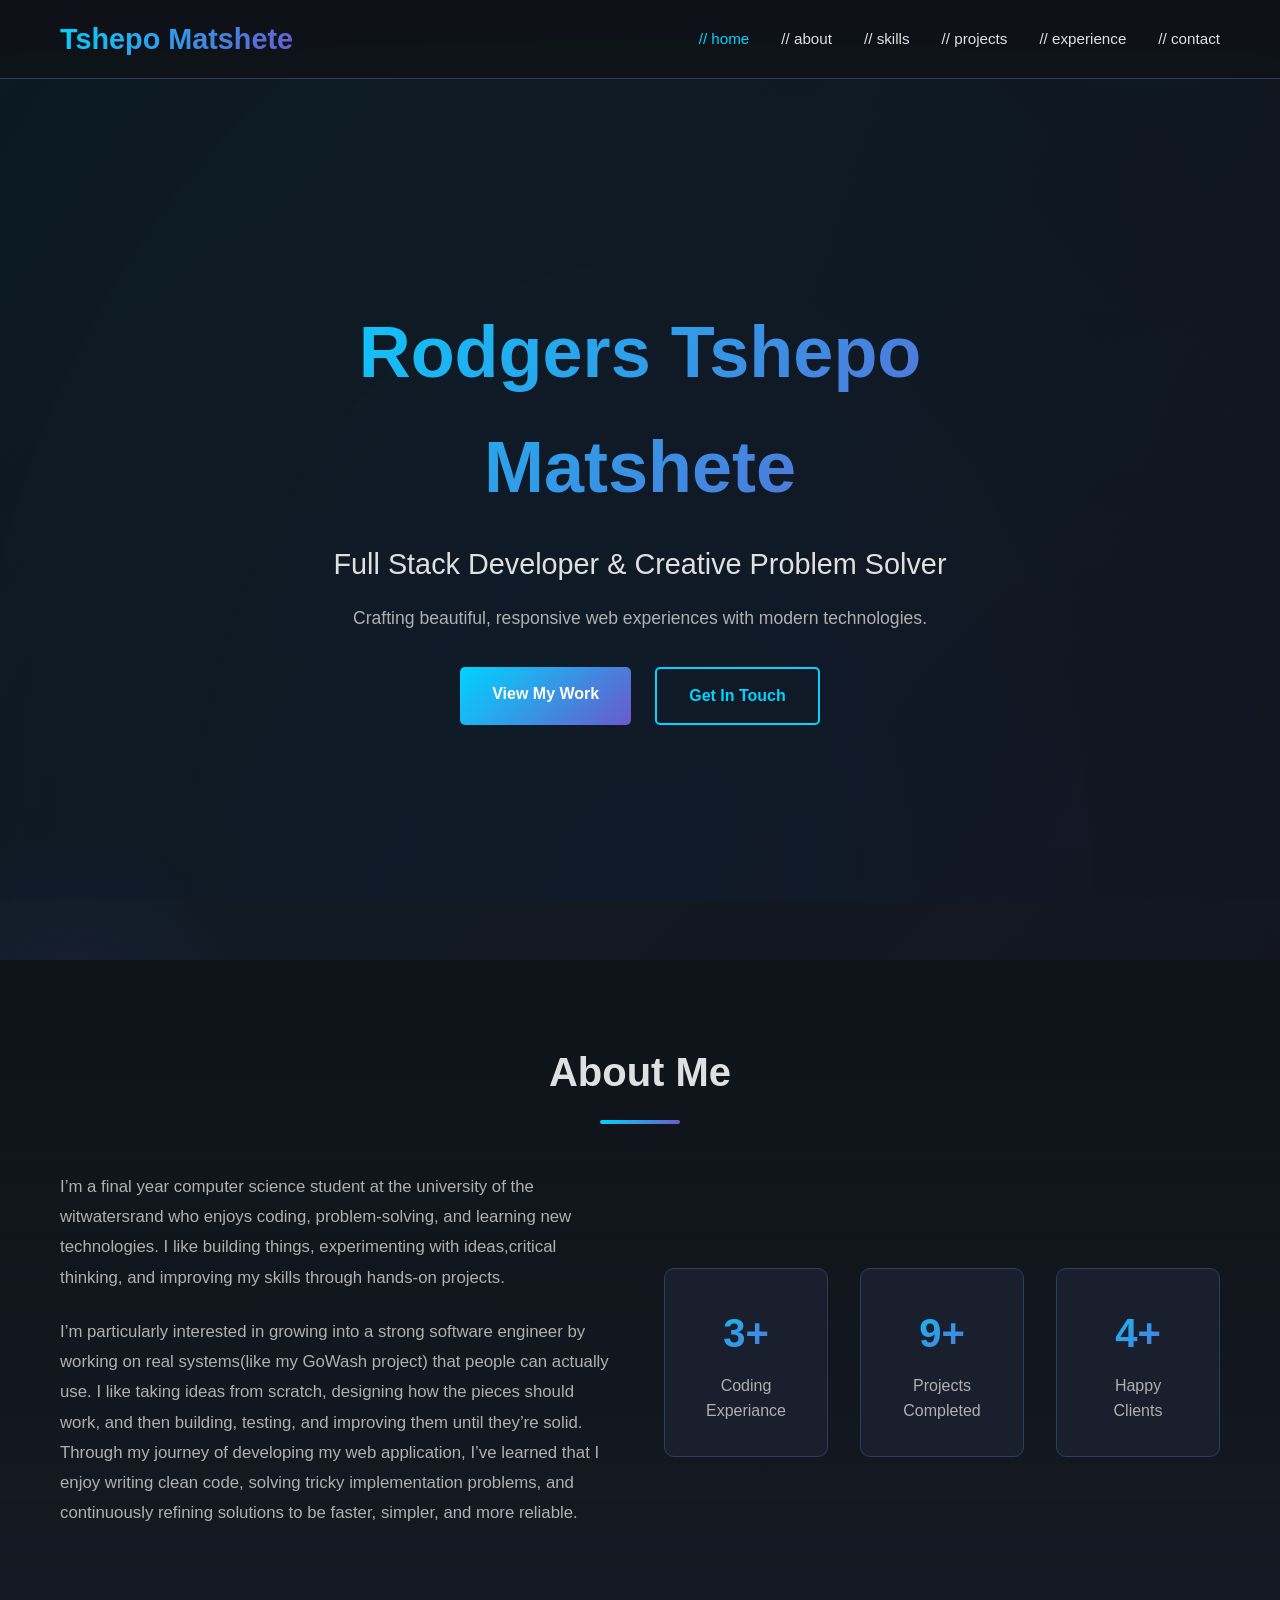
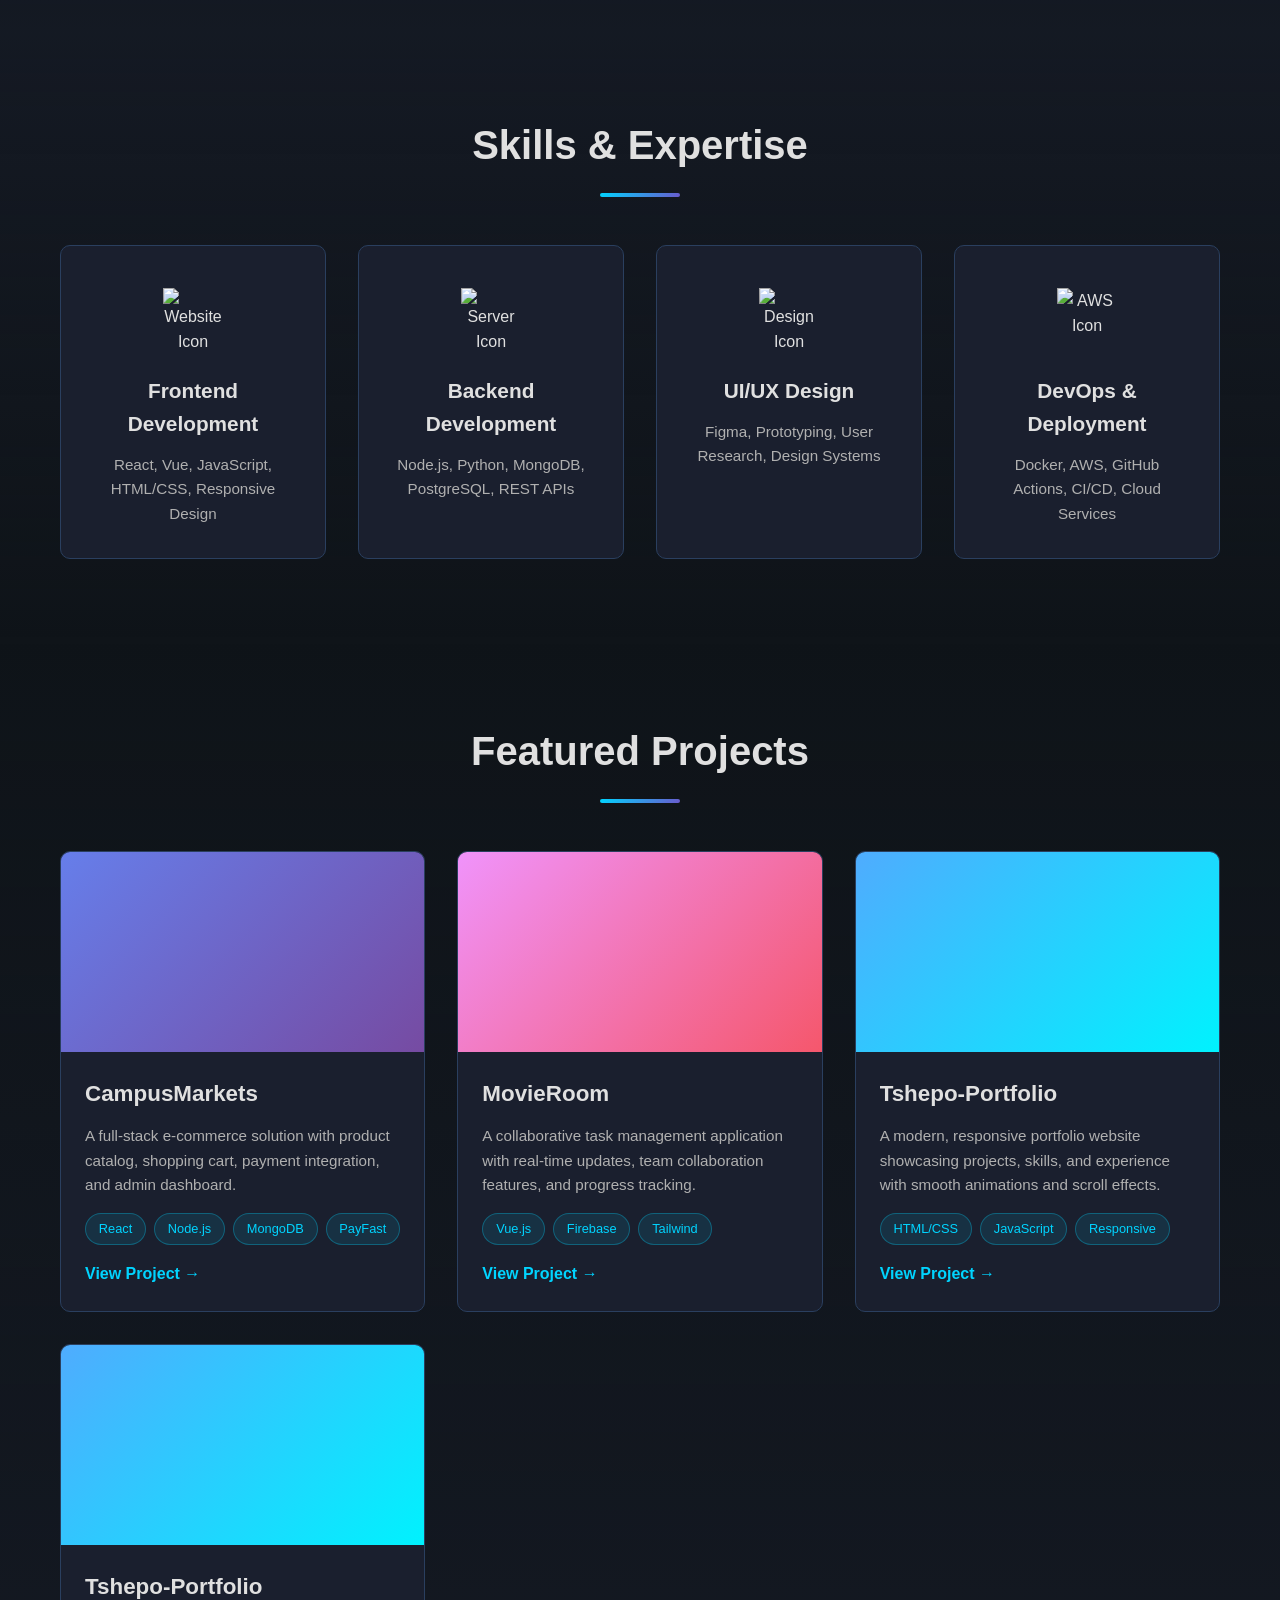
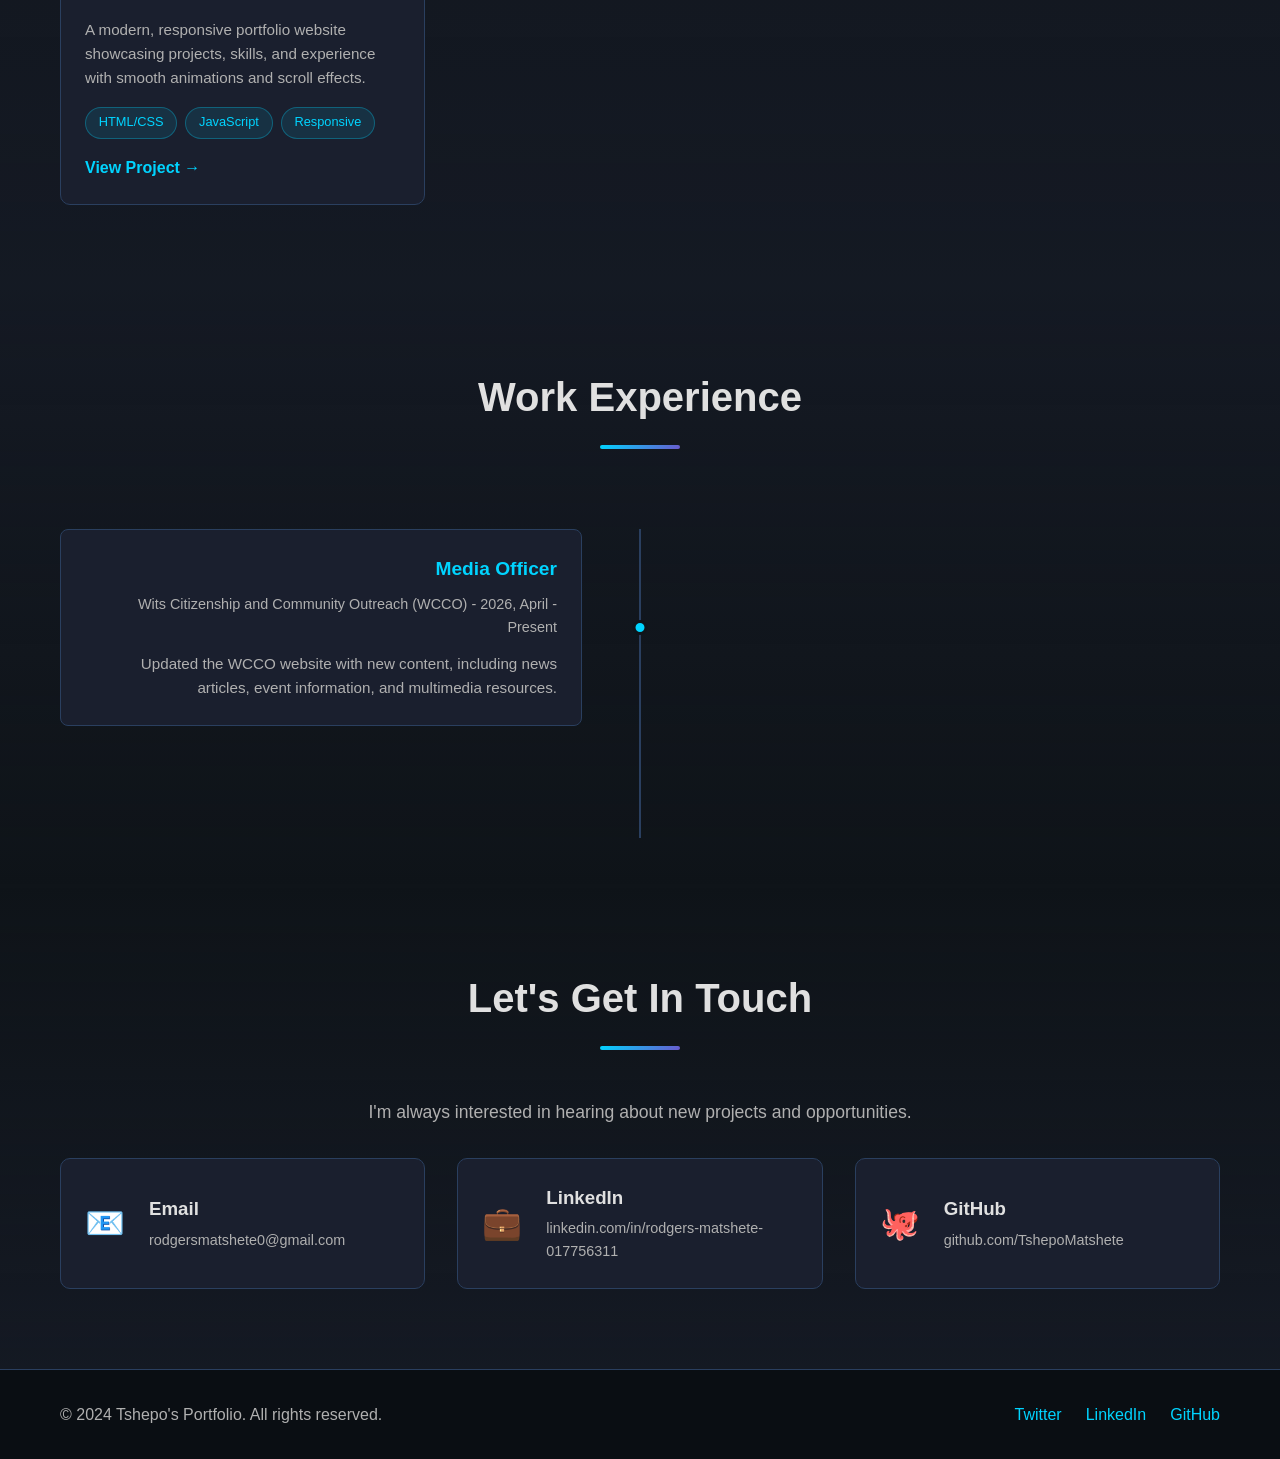
==== commit 83348fec: "Updated my work experiance" ====
--- a/index.html
+++ b/index.html
@@ -269,34 +269,15 @@
                 <div class="timeline-item">
                     <div class="timeline-marker"></div>
                     <div class="timeline-content">
-                        <h3>Senior Developer</h3>
-                        <p class="timeline-date">Company Name - 2022 - Present</p>
+                        <h3>Media Officer</h3>
+                        <p class="timeline-date">Wits Citizenship and Community Outreach (WCCO) - 2026, April - Present</p>
                         <p class="timeline-description">
-                            Led development of scalable web applications, managed team of developers, and implemented best practices.
-                        </p>
-                    </div>
-                </div>
-
-                <div class="timeline-item">
-                    <div class="timeline-marker"></div>
-                    <div class="timeline-content">
-                        <h3>Full Stack Developer</h3>
-                        <p class="timeline-date">Previous Company - 2020 - 2022</p>
-                        <p class="timeline-description">
-                            Built and maintained full-stack applications, collaborated with cross-functional teams, improved system performance.
-                        </p>
-                    </div>
-                </div>
-
-                <div class="timeline-item">
-                    <div class="timeline-marker"></div>
-                    <div class="timeline-content">
-                        <h3>Junior Developer</h3>
-                        <p class="timeline-date">Starting Company - 2019 - 2020</p>
-                        <p class="timeline-description">
-                            Developed responsive web applications, worked on frontend and backend features, learned industry best practices.
-                        </p>
-                    </div>
+                            Updated the WCCO website with new content, including news articles, event information, and multimedia resources.
+                        </p>
+                    </div>
+                </div>
+
+
                 </div>
             </div>
         </div>
